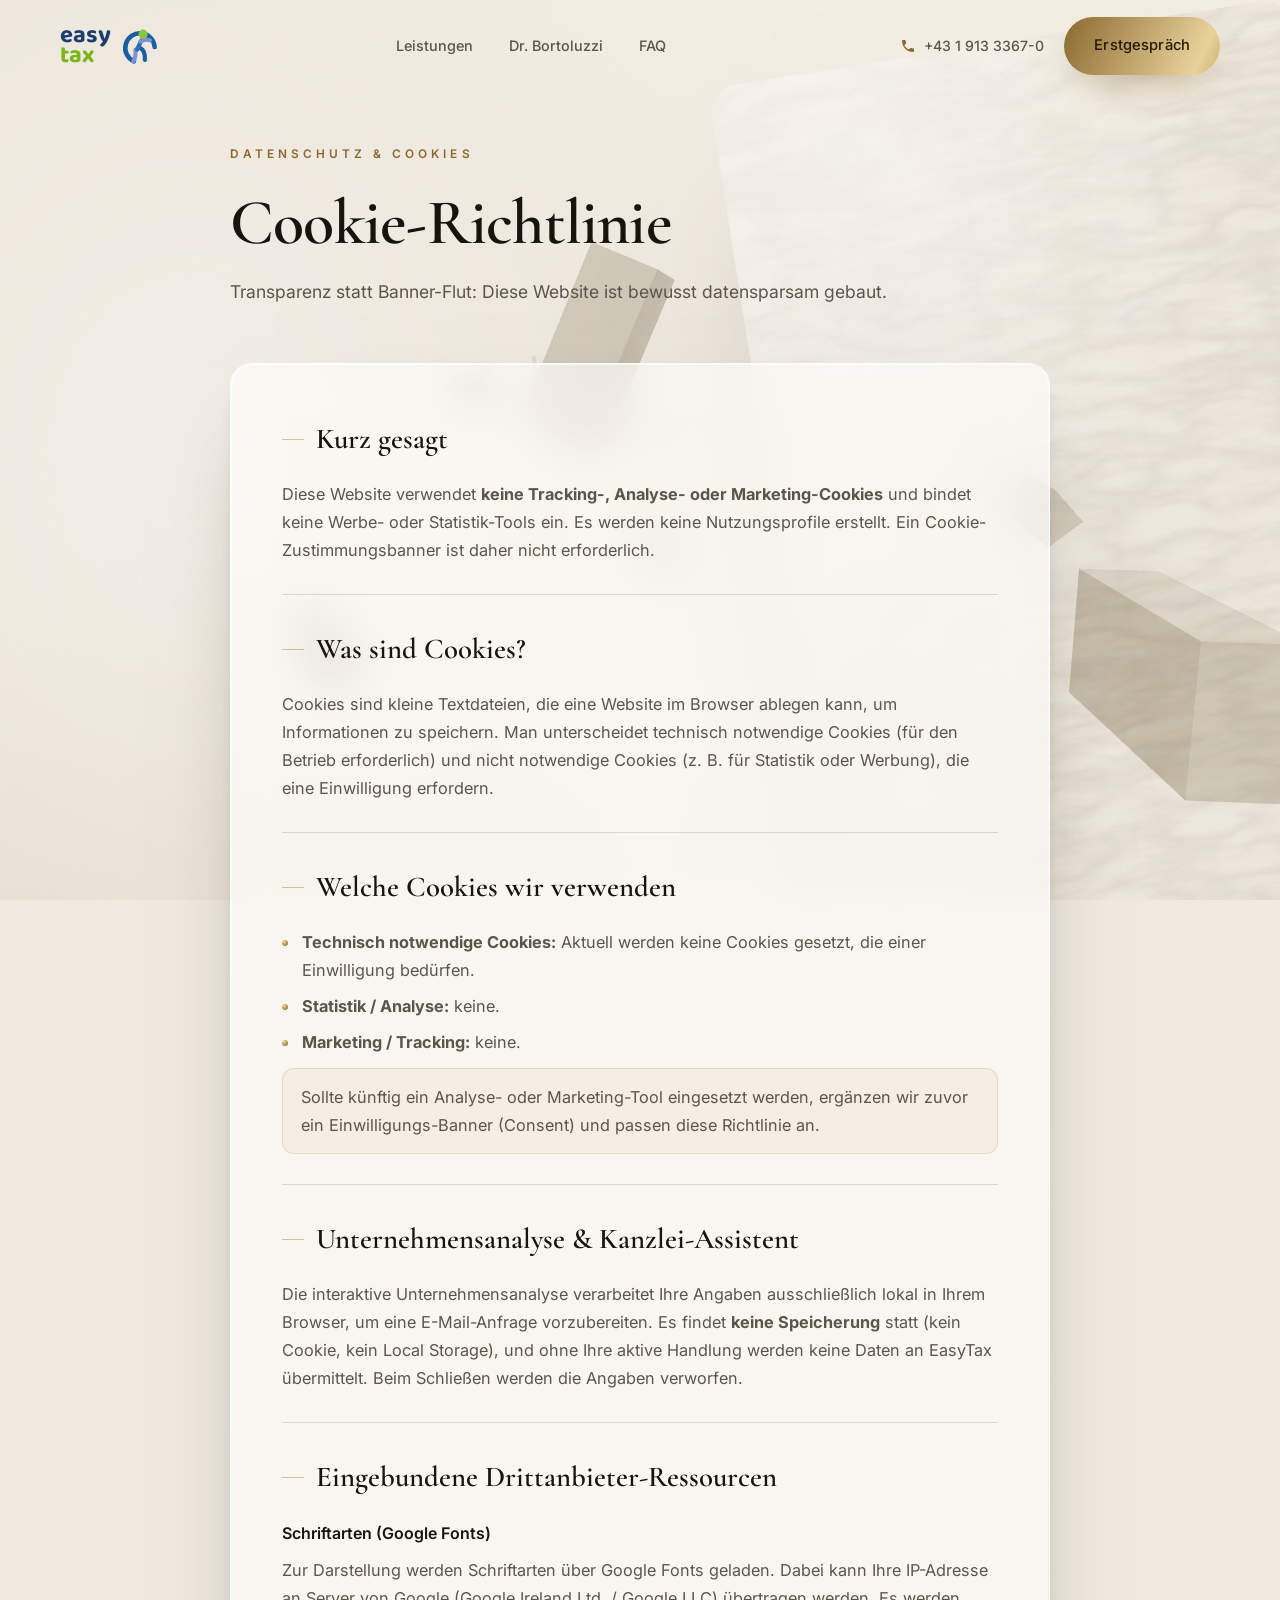
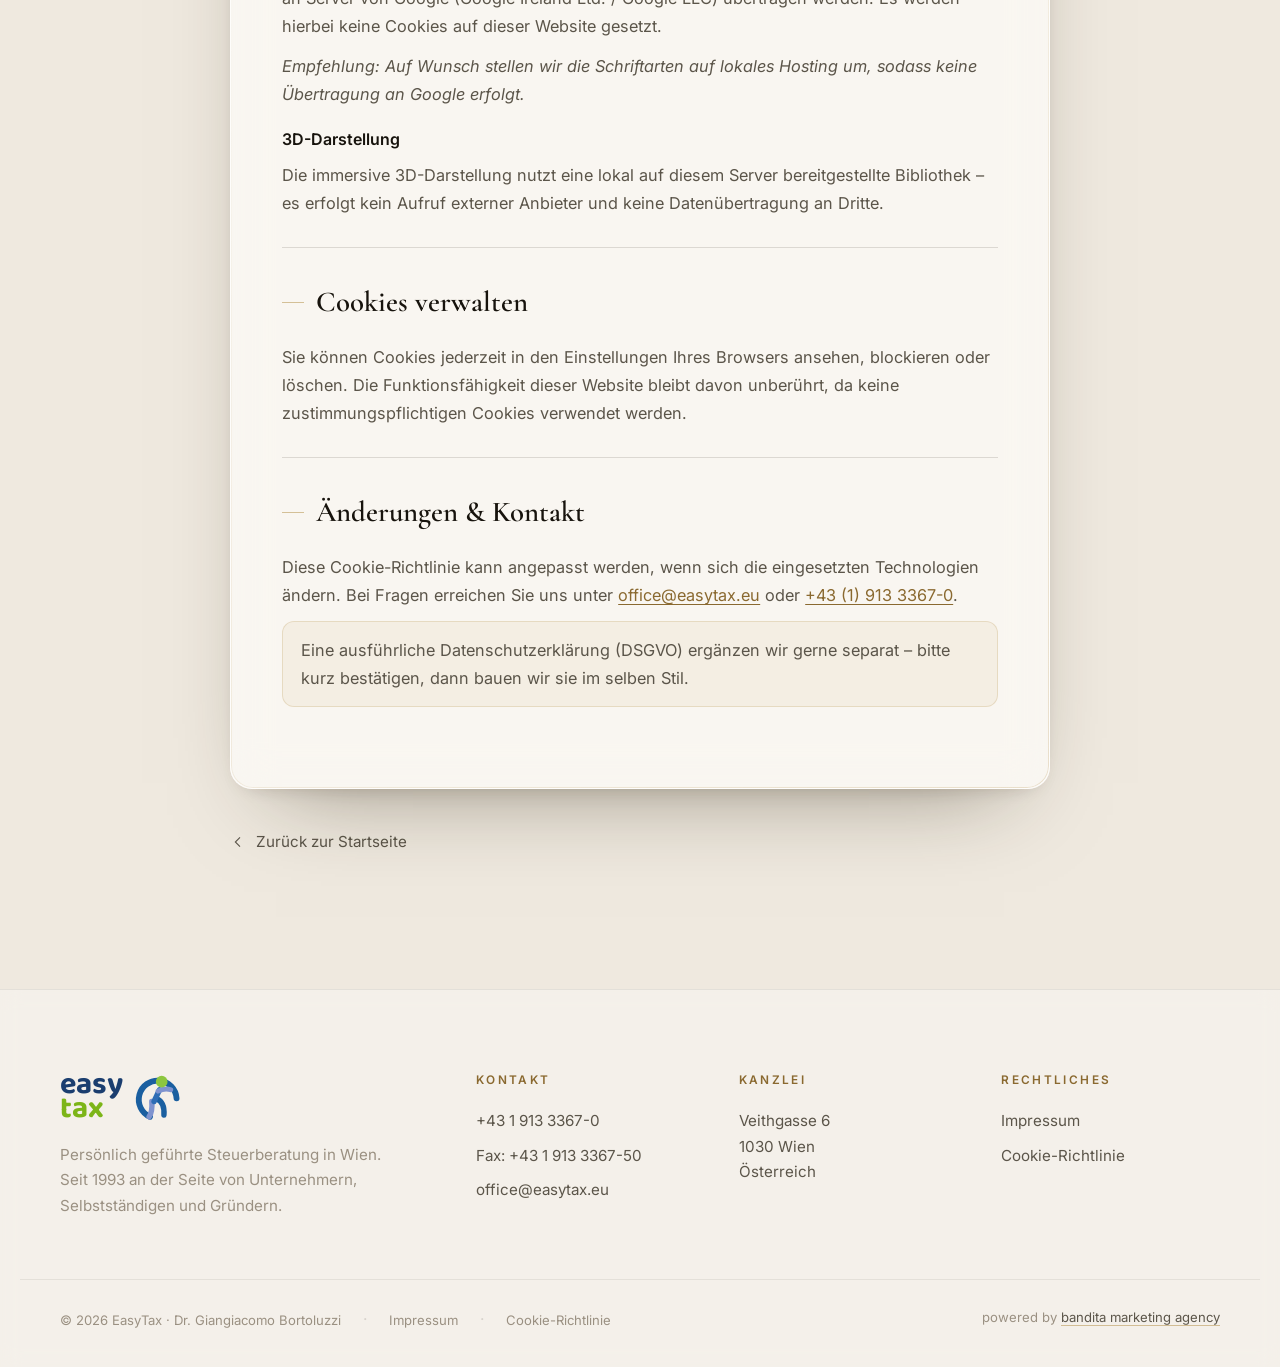
==== cookies.html @ 026c755f "Add Impressum & Cookie-Richtlinie pages + footer legal links - impressum.html: Austrian Impressum/Of" ====
<!DOCTYPE html>
<html lang="de">
<head>
<meta charset="UTF-8" />
<meta name="viewport" content="width=device-width, initial-scale=1.0" />
<title>Cookie-Richtlinie · EasyTax · Steuerberatung Wien</title>
<meta name="description" content="Cookie-Richtlinie von EasyTax. Diese Website verwendet keine Tracking- oder Marketing-Cookies und speichert keine Analyse-Daten." />
<meta name="robots" content="index,follow" />
<meta name="theme-color" content="#efe9df" />
<script>
  (function () { var h = document.documentElement; h.className += " js"; window.__etReady = false;
    setTimeout(function () { if (!window.__etReady) { h.className = h.className.replace(/\bjs\b/, ""); } }, 4500); })();
</script>
<link rel="preconnect" href="https://fonts.googleapis.com" />
<link rel="preconnect" href="https://fonts.gstatic.com" crossorigin />
<link rel="preload" as="style" href="https://fonts.googleapis.com/css2?family=Baloo+2:wght@600;700&family=Cormorant+Garamond:ital,wght@0,400;0,500;0,600;0,700;1,400;1,500&family=Inter:wght@300;400;500&display=swap" onload="this.onload=null;this.rel='stylesheet'" />
<noscript><link rel="stylesheet" href="https://fonts.googleapis.com/css2?family=Baloo+2:wght@600;700&family=Cormorant+Garamond:ital,wght@0,400;0,500;0,600;0,700;1,400;1,500&family=Inter:wght@300;400;500&display=swap" /></noscript>
<link rel="icon" type="image/svg+xml" href="assets/img/easytax-runner.svg" />
<link rel="stylesheet" href="assets/css/styles.css" />
<link rel="stylesheet" href="assets/css/legal.css" />
</head>
<body>

<canvas id="ambient" class="ambient" aria-hidden="true"></canvas>
<div class="grain" aria-hidden="true"></div>
<div class="bg-field" aria-hidden="true"><span class="light-sweep"></span></div>
<div class="stage" aria-hidden="true"><div class="monolith" data-monolith><img src="assets/img/marble-slab.svg" alt="" /></div></div>

<header class="site-header" id="header">
  <div class="shell header-inner">
    <a href="index.html" class="brand" aria-label="EasyTax Startseite">
      <span class="brand-word"><span class="w-easy">easy</span><span class="w-tax">tax</span></span>
      <img src="assets/img/easytax-runner.svg" alt="EasyTax Logo" class="brand-runner" width="42" height="42" />
    </a>
    <nav class="nav" aria-label="Hauptnavigation">
      <a href="index.html#leistungen">Leistungen</a>
      <a href="index.html#story">Dr. Bortoluzzi</a>
      <a href="index.html#faq">FAQ</a>
    </nav>
    <div class="header-cta">
      <a href="tel:+43191333670" class="link-call" aria-label="EasyTax anrufen">
        <svg viewBox="0 0 24 24" class="ic" aria-hidden="true"><path d="M6.6 10.8c1.4 2.8 3.8 5.1 6.6 6.6l2.2-2.2c.3-.3.7-.4 1-.2 1.1.4 2.3.6 3.6.6.6 0 1 .4 1 1V20c0 .6-.4 1-1 1C10.6 21 3 13.4 3 4c0-.6.4-1 1-1h3.5c.6 0 1 .4 1 1 0 1.2.2 2.4.6 3.6.1.4 0 .8-.3 1l-2.2 2.2z"/></svg>
        <span>+43 1 913 3367-0</span>
      </a>
      <a href="index.html#anfrage" class="btn btn-foil"><span>Erstgespräch</span></a>
    </div>
    <button class="nav-toggle" id="navToggle" aria-label="Menü öffnen" aria-expanded="false"><span></span><span></span></button>
  </div>
</header>

<main class="legal-main">
  <div class="shell legal-doc">
    <header class="legal-head reveal">
      <div class="legal-chapter"><span class="legal-kicker">Datenschutz &amp; Cookies</span></div>
      <h1 class="legal-h1">Cookie-Richtlinie</h1>
      <p class="legal-sub">Transparenz statt Banner-Flut: Diese Website ist bewusst datensparsam gebaut.</p>
    </header>

    <div class="legal-panel reveal">
      <section class="legal-sec">
        <h2>Kurz gesagt</h2>
        <p>Diese Website verwendet <strong>keine Tracking-, Analyse- oder Marketing-Cookies</strong> und bindet keine Werbe- oder Statistik-Tools ein. Es werden keine Nutzungsprofile erstellt. Ein Cookie-Zustimmungsbanner ist daher nicht erforderlich.</p>
      </section>

      <section class="legal-sec">
        <h2>Was sind Cookies?</h2>
        <p>Cookies sind kleine Textdateien, die eine Website im Browser ablegen kann, um Informationen zu speichern. Man unterscheidet technisch notwendige Cookies (für den Betrieb erforderlich) und nicht notwendige Cookies (z. B. für Statistik oder Werbung), die eine Einwilligung erfordern.</p>
      </section>

      <section class="legal-sec">
        <h2>Welche Cookies wir verwenden</h2>
        <ul>
          <li><strong>Technisch notwendige Cookies:</strong> Aktuell werden keine Cookies gesetzt, die einer Einwilligung bedürfen.</li>
          <li><strong>Statistik / Analyse:</strong> keine.</li>
          <li><strong>Marketing / Tracking:</strong> keine.</li>
        </ul>
        <p class="legal-note">Sollte künftig ein Analyse- oder Marketing-Tool eingesetzt werden, ergänzen wir zuvor ein Einwilligungs-Banner (Consent) und passen diese Richtlinie an.</p>
      </section>

      <section class="legal-sec">
        <h2>Unternehmensanalyse &amp; Kanzlei-Assistent</h2>
        <p>Die interaktive Unternehmensanalyse verarbeitet Ihre Angaben ausschließlich lokal in Ihrem Browser, um eine E-Mail-Anfrage vorzubereiten. Es findet <strong>keine Speicherung</strong> statt (kein Cookie, kein Local Storage), und ohne Ihre aktive Handlung werden keine Daten an EasyTax übermittelt. Beim Schließen werden die Angaben verworfen.</p>
      </section>

      <section class="legal-sec">
        <h2>Eingebundene Drittanbieter-Ressourcen</h2>
        <h3>Schriftarten (Google Fonts)</h3>
        <p>Zur Darstellung werden Schriftarten über Google Fonts geladen. Dabei kann Ihre IP-Adresse an Server von Google (Google Ireland Ltd. / Google LLC) übertragen werden. Es werden hierbei keine Cookies auf dieser Website gesetzt.</p>
        <p class="legal-confirm">Empfehlung: Auf Wunsch stellen wir die Schriftarten auf lokales Hosting um, sodass keine Übertragung an Google erfolgt.</p>
        <h3>3D-Darstellung</h3>
        <p>Die immersive 3D-Darstellung nutzt eine lokal auf diesem Server bereitgestellte Bibliothek – es erfolgt kein Aufruf externer Anbieter und keine Datenübertragung an Dritte.</p>
      </section>

      <section class="legal-sec">
        <h2>Cookies verwalten</h2>
        <p>Sie können Cookies jederzeit in den Einstellungen Ihres Browsers ansehen, blockieren oder löschen. Die Funktionsfähigkeit dieser Website bleibt davon unberührt, da keine zustimmungspflichtigen Cookies verwendet werden.</p>
      </section>

      <section class="legal-sec">
        <h2>Änderungen &amp; Kontakt</h2>
        <p>Diese Cookie-Richtlinie kann angepasst werden, wenn sich die eingesetzten Technologien ändern. Bei Fragen erreichen Sie uns unter <a href="mailto:office@easytax.eu">office@easytax.eu</a> oder <a href="tel:+43191333670">+43 (1) 913 3367-0</a>.</p>
        <p class="legal-note">Eine ausführliche Datenschutzerklärung (DSGVO) ergänzen wir gerne separat – bitte kurz bestätigen, dann bauen wir sie im selben Stil.</p>
      </section>
    </div>

    <a class="legal-back" href="index.html"><svg viewBox="0 0 24 24" aria-hidden="true"><path d="M15 5l-7 7 7 7"/></svg> Zurück zur Startseite</a>
  </div>
</main>

<footer class="site-footer">
  <div class="shell footer-grid">
    <div class="footer-brand">
      <a href="index.html" class="brand brand--footer"><span class="brand-word"><span class="w-easy">easy</span><span class="w-tax">tax</span></span><img src="assets/img/easytax-runner.svg" alt="EasyTax Logo" class="brand-runner" width="54" height="54" /></a>
      <p>Persönlich geführte Steuerberatung in Wien. Seit 1993 an der Seite von Unternehmern, Selbstständigen und Gründern.</p>
    </div>
    <div class="footer-col"><h4>Kontakt</h4><p><a href="tel:+43191333670">+43 1 913 3367-0</a></p><p class="muted">Fax: +43 1 913 3367-50</p><p><a href="mailto:office@easytax.eu">office@easytax.eu</a></p></div>
    <div class="footer-col"><h4>Kanzlei</h4><p>Veithgasse 6<br />1030 Wien<br />Österreich</p></div>
    <div class="footer-col"><h4>Rechtliches</h4><p><a href="impressum.html">Impressum</a></p><p><a href="cookies.html">Cookie-Richtlinie</a></p></div>
  </div>
  <div class="shell footer-bottom">
    <div class="footer-legal">
      <p>© <span id="year"></span> EasyTax · Dr. Giangiacomo Bortoluzzi</p>
      <span class="sep">·</span><a href="impressum.html">Impressum</a>
      <span class="sep">·</span><a href="cookies.html">Cookie-Richtlinie</a>
    </div>
    <p class="bandita-credit">powered by <a href="https://bandita-pink.vercel.app" target="_blank" rel="noopener">bandita marketing agency</a></p>
  </div>
</footer>

<script src="assets/js/main.js"></script>
<script defer src="assets/js/ambient.js"></script>
<script defer src="assets/vendor/three.min.js"></script>
<script defer src="assets/js/scene3d.js"></script>
</body>
</html>
---- assets/css/styles.css ----
/* ============================================================
   EasyTax · Editorial Luxury Experience
   Italian marble · gold foil · brushed metal · milk glass · paper
   Cinematic, slow, spatial. Vanilla, GPU-friendly, motion-guarded.
   ============================================================ */

:root {
  --paper:    #efe9df;
  --paper-2:  #e6ded0;
  --ink:      #17130d;
  --ink-2:    #2b271f;
  --soft:     #5b554a;
  --mute:     #9a9082;
  --gold:     #b0893e;
  --gold-hi:  #e9d29a;
  --gold-deep:#8a6930;
  --line:     rgba(23,19,13,.13);
  --line-2:   rgba(23,19,13,.07);
  --hair:     rgba(176,137,62,.5);

  --glass:    rgba(255,255,255,.46);
  --glass-2:  rgba(255,255,255,.66);
  --glass-brd:rgba(255,255,255,.72);
  --shadow-lux: 0 40px 90px -46px rgba(45,35,15,.5), 0 8px 24px -16px rgba(45,35,15,.35);

  --serif: "Cormorant Garamond", Georgia, serif;
  --sans:  "Inter", system-ui, -apple-system, sans-serif;
  --e1: cubic-bezier(.19,1,.22,1);
  --e2: cubic-bezier(.16,1,.3,1);
}

* { box-sizing: border-box; margin: 0; padding: 0; }
html { scroll-behavior: smooth; scroll-padding-top: 100px; -webkit-text-size-adjust: 100%; }
body {
  font-family: var(--sans); background: var(--paper); color: var(--ink);
  line-height: 1.7; font-weight: 400; -webkit-font-smoothing: antialiased;
  text-rendering: optimizeLegibility; overflow-x: clip;
}
a { color: inherit; text-decoration: none; }
img { max-width: 100%; display: block; }
.shell { width: 100%; max-width: 1240px; margin: 0 auto; padding: 0 40px; }
.shell.narrow { max-width: 860px; }

/* ---------- Material layers ---------- */
.ambient { position: fixed; inset: 0; z-index: -3; width: 100%; height: 100%; display: block; opacity: 0; transition: opacity 1.4s var(--e2); }
.ambient.on { opacity: 1; }
.bg-field {
  position: fixed; inset: 0; z-index: -4;
  background:
    radial-gradient(120% 90% at 78% -10%, #f7f2e9 0%, transparent 55%),
    radial-gradient(120% 90% at 0% 110%, #e9e1d3 0%, transparent 55%),
    var(--paper);
  overflow: hidden;
}
.light-sweep {
  position: absolute; top: -30%; left: -30%; width: 90%; height: 160%;
  background: radial-gradient(closest-side, rgba(255,255,255,.55), transparent 70%);
  filter: blur(30px); mix-blend-mode: soft-light;
  animation: sweep 22s var(--e2) infinite alternate;
}
@keyframes sweep { to { transform: translate3d(70vw, 12vh, 0) scale(1.15); } }

.grain {
  position: fixed; inset: 0; z-index: -1; pointer-events: none; opacity: .04;
  background-image: url("data:image/svg+xml,%3Csvg xmlns='http://www.w3.org/2000/svg' width='160' height='160'%3E%3Cfilter id='n'%3E%3CfeTurbulence type='fractalNoise' baseFrequency='.85' numOctaves='2'/%3E%3C/filter%3E%3Crect width='100%25' height='100%25' filter='url(%23n)'/%3E%3C/svg%3E");
  background-size: 180px 180px; animation: grain 6s steps(4) infinite;
}
@keyframes grain { 0%,100%{background-position:0 0} 25%{background-position:-30px 20px} 50%{background-position:20px -20px} 75%{background-position:-20px -30px} }

/* traveling marble monolith */
.stage { position: fixed; inset: 0; z-index: -2; pointer-events: none; overflow: hidden; }
.monolith {
  position: absolute; right: -8%; top: 4%; width: 46vw; max-width: 720px; height: 128vh;
  border-radius: 30px; overflow: hidden; opacity: .5;
  box-shadow: 0 80px 140px -70px rgba(45,35,15,.6);
  transform: rotate(-9deg) translateY(0);
  will-change: transform;
}
.monolith img { width: 100%; height: 100%; object-fit: cover; }
.monolith::after { content:""; position:absolute; inset:0; background: linear-gradient(120deg, rgba(255,255,255,.4), transparent 40%); }

/* cursor + light */
.cursor-light {
  position: fixed; top: 0; left: 0; width: 520px; height: 520px; margin: -260px 0 0 -260px;
  border-radius: 50%; pointer-events: none; z-index: 1; opacity: 0;
  background: radial-gradient(closest-side, rgba(233,210,154,.22), rgba(233,210,154,0) 70%);
  mix-blend-mode: soft-light; transition: opacity .6s;
}
.cursor {
  position: fixed; top: 0; left: 0; width: 9px; height: 9px; margin: -4.5px 0 0 -4.5px;
  border-radius: 50%; background: var(--gold-deep); pointer-events: none; z-index: 9999; opacity: 0;
  transition: width .3s var(--e2), height .3s var(--e2), background .3s, opacity .4s, margin .3s var(--e2);
}
.has-cursor .cursor.on { opacity: 1; }
.has-cursor .cursor-light.on { opacity: 1; }
.cursor.grow { width: 46px; height: 46px; margin: -23px 0 0 -23px; background: rgba(176,137,62,.16); border: 1px solid var(--hair); }
.has-cursor, .has-cursor a, .has-cursor button, .has-cursor [data-magnetic], .has-cursor .svc-lines li { cursor: none; }

/* scroll progress */
.scroll-progress { position: fixed; top: 0; left: 0; height: 2px; width: 0; z-index: 200;
  background: linear-gradient(90deg, var(--gold-deep), var(--gold-hi)); box-shadow: 0 0 12px rgba(176,137,62,.5); }

/* intro curtain */
.intro { position: fixed; inset: 0; z-index: 500; background: var(--paper);
  display: grid; place-items: center; transition: transform 1s var(--e1) .2s, opacity .6s ease 1s; }
.intro.done { transform: translateY(-100%); opacity: 0; pointer-events: none; }
.intro-word { font-family: "Baloo 2", var(--sans); font-weight: 700; font-size: clamp(2.4rem,6vw,3.6rem); display: flex; flex-direction: column; line-height: .84; }
.intro-word span:first-child { color: #1b3e6f; opacity: 0; transform: translateY(14px); animation: introUp .7s var(--e2) .2s forwards; }
.intro-word span:last-child { color: #7cb518; opacity: 0; transform: translateY(14px); animation: introUp .7s var(--e2) .34s forwards; }
.intro-line { width: 0; height: 1px; background: var(--hair); margin-top: 18px; animation: introLine .7s var(--e2) .5s forwards; }
@keyframes introUp { to { opacity: 1; transform: none; } }
@keyframes introLine { to { width: 160px; } }

/* ---------- Type ---------- */
.mega { font-family: var(--serif); font-weight: 600; line-height: .98; letter-spacing: -.015em;
  font-size: clamp(3rem, 9.2vw, 8.6rem); }
.editorial { font-family: var(--serif); font-weight: 600; line-height: 1.02; letter-spacing: -.012em;
  font-size: clamp(2.3rem, 5.6vw, 5rem); max-width: 15ch; }
.italic { font-style: italic; font-weight: 500; }
.dim { color: var(--mute); }
.gold-text {
  background: linear-gradient(100deg, var(--gold-deep), var(--gold-hi) 38%, var(--gold) 55%, var(--gold-hi) 76%, var(--gold-deep));
  background-size: 220% 100%; -webkit-background-clip: text; background-clip: text; color: transparent;
  animation: foil 9s linear infinite;
}
@keyframes foil { to { background-position: 220% 0; } }

.kicker { font-family: var(--sans); font-size: .72rem; letter-spacing: .42em; text-transform: uppercase; color: var(--gold-deep); font-weight: 500; }

/* mask reveal */
.line { display: block; overflow: hidden; }
.line > span { display: block; transform: translateY(108%); transition: transform 1.05s var(--e1); }
.reveal-line > span { display: inline-block; transform: translateY(108%); transition: transform 1.05s var(--e1); }
.reveal-line { overflow: hidden; display: inline-block; }
.reveal-line.in > span, .reveal-lines.in .line > span, .mega.in .line > span { transform: none; }
.reveal-lines.in .line:nth-child(2) > span { transition-delay: .09s; }
.reveal-lines.in .line:nth-child(3) > span { transition-delay: .18s; }
.reveal-lines.in .line:nth-child(4) > span { transition-delay: .27s; }
.mega.in .line:nth-child(2) > span { transition-delay: .1s; }
.mega.in .line:nth-child(3) > span { transition-delay: .2s; }
.reveal { opacity: 0; transform: translateY(30px); transition: opacity 1s var(--e2), transform 1s var(--e2); }
.reveal.in { opacity: 1; transform: none; }

/* ---------- Buttons + micro ---------- */
.btn { position: relative; display: inline-flex; align-items: center; gap: 10px; font-family: var(--sans);
  font-weight: 500; font-size: .92rem; letter-spacing: .01em; padding: 16px 30px; border-radius: 100px;
  border: 1px solid transparent; overflow: hidden; transition: transform .5s var(--e2), box-shadow .5s var(--e2), border-color .4s, color .4s; }
.btn > span { position: relative; z-index: 2; }
.btn:active { transform: scale(.97); }
.btn-block { width: 100%; justify-content: center; }

.btn-ink { background: linear-gradient(150deg, #2c2820, #14110c); color: #f3ede1; border-color: rgba(176,137,62,.32); box-shadow: 0 18px 40px -20px rgba(20,17,12,.7); }
.btn-ink::after { content:""; position:absolute; inset:0; background: linear-gradient(150deg, rgba(233,210,154,0), rgba(233,210,154,.24)); opacity:0; transition: opacity .5s var(--e2); }
.btn-ink:hover { border-color: var(--gold); box-shadow: 0 26px 54px -22px rgba(20,17,12,.6); }
.btn-ink:hover::after { opacity: 1; }

.btn-foil { color: #241a08; border: none;
  background: linear-gradient(115deg, var(--gold-deep) 0%, var(--gold-hi) 42%, var(--gold) 58%, var(--gold-hi) 78%, var(--gold-deep));
  background-size: 220% 100%; box-shadow: 0 16px 36px -18px rgba(138,105,48,.7); }
.btn-foil::after { content:""; position:absolute; top:0; left:-60%; width:40%; height:100%; transform: skewX(-20deg);
  background: linear-gradient(90deg, transparent, rgba(255,255,255,.6), transparent); transition: left .7s var(--e2); }
.btn-foil:hover { background-position: 60% 0; box-shadow: 0 24px 48px -18px rgba(138,105,48,.6); }
.btn-foil:hover::after { left: 130%; }

.btn-line { background: transparent; color: var(--ink); border: 1px solid var(--line); }
.btn-line::after { content:""; position:absolute; inset:0; background: var(--ink); transform: translateY(101%); transition: transform .5s var(--e1); z-index:1; }
.btn-line:hover { color: var(--paper); border-color: var(--ink); }
.btn-line:hover::after { transform: none; }

/* ---------- Header ---------- */
.site-header { position: fixed; top: 0; left: 0; right: 0; z-index: 100;
  transition: background .5s var(--e2), backdrop-filter .5s, border-color .5s, padding .5s; padding: 8px 0;
  border-bottom: 1px solid transparent; }
.site-header.scrolled { background: rgba(239,233,223,.72); backdrop-filter: blur(20px) saturate(140%);
  -webkit-backdrop-filter: blur(20px) saturate(140%); border-bottom-color: var(--line-2); }
.header-inner { display: flex; align-items: center; justify-content: space-between; height: 76px; gap: 24px; }
.brand { display: flex; align-items: center; gap: 9px; }
.brand-word { display: flex; flex-direction: column; line-height: .84; font-family: "Baloo 2", var(--sans); font-weight: 700; font-size: 1.5rem; }
.w-easy { color: #1b3e6f; } .w-tax { color: #7cb518; margin-top: -1px; }
.brand-runner { height: 42px; width: auto; transition: transform .5s var(--e2); }
.brand:hover .brand-runner { transform: translateX(3px) rotate(-3deg); }
.brand--footer .brand-word { font-size: 1.9rem; } .brand--footer .brand-runner { height: 54px; }
.nav { display: flex; gap: 36px; }
.nav a { font-size: .9rem; color: var(--soft); font-weight: 500; position: relative; }
.nav a::after { content:""; position:absolute; left:0; bottom:-6px; width:0; height:1px; background: var(--gold); transition: width .5s var(--e2); }
.nav a:hover { color: var(--ink); } .nav a:hover::after { width: 100%; }
.header-cta { display: flex; align-items: center; gap: 20px; }
.link-call { display: inline-flex; align-items: center; gap: 8px; font-size: .88rem; color: var(--soft); font-weight: 500; transition: color .3s; }
.link-call .ic { width: 16px; height: 16px; fill: var(--gold-deep); transition: transform .4s var(--e2); }
.link-call:hover { color: var(--ink); } .link-call:hover .ic { transform: rotate(-12deg); }
.nav-toggle { display: none; flex-direction: column; gap: 6px; background: none; border: 0; padding: 8px; }
.nav-toggle span { width: 26px; height: 1.5px; background: var(--ink); transition: .4s var(--e2); }

/* ---------- Hero ---------- */
.hero { position: relative; min-height: 100vh; display: flex; flex-direction: column; justify-content: center; padding: 150px 0 90px; }
.hero-inner { position: relative; z-index: 3; }
.hero .kicker { margin-bottom: 34px; }
.mega { position: relative; z-index: 3; }
.hero-foot { display: grid; grid-template-columns: 1fr 1fr; gap: 40px; align-items: end; margin-top: 54px; max-width: 900px; }
.hero-lede { color: var(--soft); font-size: 1.12rem; max-width: 34ch; }
.hero-actions { display: flex; flex-wrap: wrap; gap: 14px; justify-content: flex-start; }

.hero-plate { position: absolute; top: 50%; right: max(40px, 6vw); transform: translateY(-46%); width: min(30vw, 380px); z-index: 2;
  will-change: transform; }
.plate-frame { position: relative; padding: 12px; background: linear-gradient(150deg, #fbf7ef, #e7ddca);
  border-radius: 8px; box-shadow: var(--shadow-lux); border: 1px solid rgba(255,255,255,.6); }
.plate-frame::before { content:""; position:absolute; inset:6px; border: 1px solid var(--hair); border-radius: 4px; pointer-events: none; z-index: 2; }
.plate-frame img { width: 100%; aspect-ratio: 4/5; object-fit: cover; object-position: 34% 22%; border-radius: 3px; }
.plate-seal { position: absolute; right: -26px; bottom: -26px; width: 90px; height: 90px; border-radius: 50%;
  display: grid; place-items: center; text-align: center; z-index: 3;
  background: radial-gradient(circle at 35% 30%, #f0dba6, var(--gold) 60%, var(--gold-deep));
  color: #3a2c10; font-family: var(--serif); font-size: .74rem; letter-spacing: .14em; text-transform: uppercase; line-height: 1.25;
  box-shadow: 0 14px 30px -12px rgba(138,105,48,.6), inset 0 1px 2px rgba(255,255,255,.6);
  animation: sealspin 40s linear infinite; }
@keyframes sealspin { to { transform: rotate(360deg); } }
.plate-seal span { animation: sealspin 40s linear infinite reverse; }
figcaption { margin-top: 18px; text-align: center; display: flex; flex-direction: column; gap: 4px; }
.pc-name { font-family: var(--serif); font-size: 1.2rem; }
.pc-role { font-size: .68rem; letter-spacing: .2em; text-transform: uppercase; color: var(--gold-deep); }

.scroll-cue { position: absolute; bottom: 34px; left: 40px; display: flex; align-items: center; gap: 12px; color: var(--mute); font-size: .7rem; letter-spacing: .3em; text-transform: uppercase; z-index: 3; }
.scroll-cue i { width: 40px; height: 1px; background: var(--line); position: relative; overflow: hidden; }
.scroll-cue i::after { content:""; position:absolute; left:-40%; top:0; width:40%; height:100%; background: var(--gold); animation: cue 2.4s var(--e2) infinite; }
@keyframes cue { to { left: 130%; } }

/* ---------- Manifesto ---------- */
.manifesto { padding: 18vh 0; }
.statement { font-family: var(--serif); font-weight: 500; line-height: 1.04; letter-spacing: -.01em;
  font-size: clamp(2.2rem, 6.4vw, 6rem); max-width: 18ch; }

/* ---------- Chapters ---------- */
.chapter { padding: 15vh 0; position: relative; }
.chapter-head { display: flex; align-items: baseline; gap: 20px; margin-bottom: 40px; }
.chapter-no { font-family: var(--serif); font-size: clamp(2.4rem,5vw,4.2rem); color: transparent;
  -webkit-text-stroke: 1px var(--hair); font-weight: 600; line-height: .8; }
.chapter-label { font-size: .74rem; letter-spacing: .38em; text-transform: uppercase; color: var(--gold-deep); font-weight: 500; padding-bottom: 8px; }
.chapter-head.light .chapter-no { -webkit-text-stroke-color: rgba(233,210,154,.5); }
.chapter-head.light .chapter-label { color: var(--gold-hi); }
.chapter-sub { color: var(--soft); font-size: 1.14rem; margin-top: 26px; max-width: 46ch; }
.chapter-sub em { color: var(--mute); font-style: italic; font-size: .92rem; }
.footnote { color: var(--mute); font-size: .78rem; margin-top: 40px; }

/* ---------- Triptych (Warum) ---------- */
.triptych { list-style: none; display: grid; grid-template-columns: repeat(3,1fr); gap: 0; margin-top: 90px; perspective: 1600px; }
.tri { position: relative; padding: 44px 34px 44px 0; border-top: 1px solid var(--line); transform-style: preserve-3d; transition: transform .6s var(--e2); }
.tri + .tri { padding-left: 34px; border-left: 1px solid var(--line); }
.tri-no { font-family: var(--serif); font-size: 1rem; color: var(--gold-deep); letter-spacing: .1em; }
.tri h3 { font-family: var(--serif); font-size: 1.7rem; font-weight: 600; margin: 20px 0 14px; transition: color .4s; }
.tri p { color: var(--soft); font-size: 1.02rem; }
.tri::before { content:""; position:absolute; top:-1px; left:0; width:0; height:2px; background: var(--gold); transition: width .7s var(--e1); }
.tri:hover::before { width: 100%; }
.tri:hover h3 { color: var(--gold-deep); }

/* ---------- Services floating index ---------- */
.svc-index { margin-top: 90px; display: flex; flex-direction: column; gap: 70px; }
.phase-label { font-size: .74rem; letter-spacing: .3em; text-transform: uppercase; color: var(--mute); margin-bottom: 14px; display: flex; align-items: center; gap: 14px; }
.phase-label span { font-family: var(--serif); font-size: 1.1rem; color: var(--gold-deep); letter-spacing: 0; }
.svc-lines { list-style: none; }
.svc-lines li { position: relative; display: flex; align-items: center; gap: 26px; padding: 22px 0; border-top: 1px solid var(--line);
  transition: padding .5s var(--e2); }
.svc-lines li:last-child { border-bottom: 1px solid var(--line); }
.s-no { font-family: var(--serif); font-size: .9rem; color: var(--mute); width: 30px; transition: color .4s; }
.s-name { font-family: var(--serif); font-size: clamp(1.5rem, 3vw, 2.4rem); font-weight: 500; letter-spacing: -.01em; flex: 1;
  transition: transform .5s var(--e2), color .4s; }
.s-go { font-size: .72rem; letter-spacing: .24em; text-transform: uppercase; color: var(--gold-deep);
  opacity: 0; transform: translateX(-10px); transition: opacity .4s var(--e2), transform .5s var(--e2); }
.svc-lines li:hover { padding-left: 22px; }
.svc-lines li:hover .s-name { transform: translateX(6px); color: var(--gold-deep); }
.svc-lines li:hover .s-no { color: var(--gold); }
.svc-lines li:hover .s-go { opacity: 1; transform: none; }
.svc-lines li::after { content:""; position:absolute; top:-1px; left:0; width:0; height:2px; background: var(--gold); transition: width .6s var(--e1); }
.svc-lines li:hover::after { width: 100%; }

/* ---------- Story (documentary) ---------- */
.story { position: relative; min-height: 100vh; display: flex; align-items: center; padding: 18vh 0; overflow: hidden; color: #efe7d6; background: #14110c; }
.story-media { position: absolute; inset: -22% 0; z-index: 0; will-change: transform; }
.story-media img { width: 100%; height: 100%; object-fit: cover; object-position: 30% 30%; }
.story-grade { position: absolute; inset: 0; background:
  linear-gradient(90deg, rgba(15,12,8,.94) 0%, rgba(15,12,8,.8) 40%, rgba(15,12,8,.35) 100%),
  linear-gradient(0deg, rgba(15,12,8,.7), transparent 55%); }
.story-inner { position: relative; z-index: 2; max-width: 760px; }
.editorial.light { color: #f4ecdb; }
.story-body { margin: 32px 0 20px; max-width: 46ch; }
.story-body p { color: #d8cfbd; margin-bottom: 14px; }
.film-quote { font-family: var(--serif); font-style: italic; font-weight: 500; font-size: clamp(1.5rem,3vw,2.4rem);
  line-height: 1.3; margin: 30px 0 14px; max-width: 20ch; }
.film-quote .gold-text { font-style: italic; }
.story .quote-author { color: var(--gold-hi); letter-spacing: .1em; font-size: .82rem; text-transform: uppercase; }

/* ---------- Numbers (spatial) ---------- */
.numbers { margin-top: 80px; display: grid; grid-template-columns: repeat(4,1fr); gap: 30px; perspective: 1400px; }
.num { position: relative; padding-top: 26px; border-top: 1px solid var(--line); }
.num::before { content:""; position:absolute; top:-1px; left:0; width:0; height:2px; background: var(--gold); transition: width 1s var(--e1); }
.num.in::before { width: 100%; }
.num-val { display: block; font-family: var(--serif); font-size: clamp(3rem, 7vw, 6rem); font-weight: 600; line-height: .9; color: var(--ink); }
.num-label { display: block; margin-top: 14px; font-size: .82rem; letter-spacing: .04em; color: var(--soft); }

/* ---------- Switch ---------- */
.switch-grid { display: grid; grid-template-columns: 1fr 1fr; gap: 60px; align-items: start; margin-top: 80px; }
.pain { font-family: var(--serif); font-style: italic; font-size: 1.5rem; color: var(--mute); padding: 22px 0; border-bottom: 1px solid var(--line-2); transition: color .5s, padding-left .5s var(--e2); }
.pain:hover { color: var(--soft); padding-left: 12px; }
.pain-resolve { font-family: var(--sans); font-size: 1.08rem; color: var(--ink); padding-top: 30px; font-weight: 500; }
.switch-promises { display: flex; flex-direction: column; gap: 16px; }

/* ---------- Glass primitive ---------- */
.glass { position: relative; background: var(--glass); backdrop-filter: blur(20px) saturate(130%);
  -webkit-backdrop-filter: blur(20px) saturate(130%); border: 1px solid var(--glass-brd); border-radius: 16px; box-shadow: var(--shadow-lux); }
.glass::before { content:""; position:absolute; inset:0; border-radius: inherit; padding:1px; pointer-events:none;
  background: linear-gradient(135deg, rgba(255,255,255,.9), transparent 45%, rgba(176,137,62,.25));
  -webkit-mask: linear-gradient(#000 0 0) content-box, linear-gradient(#000 0 0); -webkit-mask-composite: xor; mask-composite: exclude; opacity: .9; }
.promise { padding: 26px 28px; transform-style: preserve-3d; transition: transform .6s var(--e2), box-shadow .6s var(--e2); }
.promise h3 { font-family: var(--serif); font-size: 1.3rem; color: var(--gold-deep); margin-bottom: 6px; }
.promise p { color: var(--soft); font-size: .98rem; }
.switch-promises .btn { margin-top: 8px; align-self: flex-start; }

/* ---------- Testimonials ---------- */
.testi-row { margin-top: 80px; display: grid; grid-template-columns: repeat(3,1fr); gap: 24px; perspective: 1500px; }
.testi { position: relative; padding: 40px 34px; display: flex; flex-direction: column; gap: 26px; transform-style: preserve-3d; transition: transform .6s var(--e2), box-shadow .6s var(--e2); }
.testi::after { content:"“"; position:absolute; top:6px; right:24px; font-family: var(--serif); font-size: 5rem; color: var(--hair); line-height: 1; }
.testi blockquote { font-family: var(--serif); font-size: 1.28rem; line-height: 1.5; color: var(--ink); font-style: italic; position: relative; z-index: 1; }
.testi figcaption { display: flex; align-items: center; gap: 14px; font-size: .86rem; color: var(--soft); }
.t-avatar { width: 46px; height: 46px; border-radius: 50%; display: grid; place-items: center; font-weight: 600; color: #2a1e08; font-size: .84rem;
  background: radial-gradient(circle at 35% 30%, #f0dba6, var(--gold) 60%, var(--gold-deep)); flex-shrink: 0; }
.testi figcaption strong { color: var(--ink); font-weight: 600; }

/* ---------- FAQ ---------- */
.faq { margin-top: 70px; display: flex; flex-direction: column; }
.faq-item { border-top: 1px solid var(--line); }
.faq-item:last-child { border-bottom: 1px solid var(--line); }
.faq-item summary { list-style: none; cursor: pointer; padding: 30px 0; font-family: var(--serif); font-size: clamp(1.3rem,2.4vw,1.8rem);
  display: flex; align-items: center; justify-content: space-between; gap: 24px; transition: color .4s, padding-left .5s var(--e2); }
.faq-item summary::-webkit-details-marker { display: none; }
.faq-item:hover summary { padding-left: 10px; color: var(--gold-deep); }
.faq-x { position: relative; width: 18px; height: 18px; flex-shrink: 0; }
.faq-x::before, .faq-x::after { content:""; position:absolute; top:50%; left:0; width:18px; height:1.5px; background: var(--gold); transition: transform .4s var(--e2); }
.faq-x::after { transform: rotate(90deg); }
.faq-item[open] .faq-x::after { transform: rotate(0); }
.faq-item p { color: var(--soft); padding: 0 0 30px; max-width: 64ch; }

/* ---------- Contact ---------- */
.contact-grid { margin-top: 70px; display: grid; grid-template-columns: 1fr 1.05fr; gap: 60px; align-items: start; }
.contact-side .body { color: var(--soft); font-size: 1.14rem; max-width: 40ch; }
.contact-quick { margin-top: 40px; display: flex; flex-direction: column; gap: 14px; }
.quick-row { display: flex; align-items: center; gap: 16px; padding: 18px 20px; border-radius: 14px; background: var(--glass-2);
  border: 1px solid var(--line-2); transition: transform .5s var(--e2), border-color .4s, background .4s; }
.quick-row:hover { transform: translateX(6px); border-color: var(--hair); background: #fff; }
.quick-row .ic { width: 22px; height: 22px; fill: var(--gold-deep); flex-shrink: 0; }
.quick-row span { font-size: .92rem; color: var(--soft); line-height: 1.45; }
.quick-row strong { color: var(--ink); font-weight: 600; }

.request-form { padding: 44px 40px; display: flex; flex-direction: column; gap: 18px; }
.form-title { font-family: var(--serif); font-size: 1.5rem; color: var(--gold-deep); margin-bottom: 4px; }
.field-services { border: 0; } .field-services legend { font-size: .86rem; color: var(--soft); margin-bottom: 12px; }
.chip-grid { display: flex; flex-wrap: wrap; gap: 8px; }
.chip { position: relative; }
.chip input { position: absolute; opacity: 0; pointer-events: none; }
.chip span { display: inline-block; padding: 9px 16px; border-radius: 100px; font-size: .84rem; background: rgba(255,255,255,.5);
  border: 1px solid var(--line); color: var(--soft); transition: all .3s var(--e2); }
.chip span:hover { border-color: var(--hair); color: var(--ink); }
.chip input:checked + span { background: linear-gradient(150deg,#2c2820,#14110c); color: #f3ede1; border-color: var(--gold-deep); }
.chip input:focus-visible + span { outline: 2px solid var(--gold); outline-offset: 2px; }
.field { display: flex; flex-direction: column; gap: 7px; }
.field-row { display: grid; grid-template-columns: 1fr 1fr; gap: 14px; }
.field-label { font-size: .82rem; color: var(--soft); }
.field input, .field textarea { font-family: var(--sans); font-size: 1rem; color: var(--ink); padding: 14px 16px;
  background: rgba(255,255,255,.7); border: 1px solid var(--line); border-radius: 10px; transition: border-color .3s, box-shadow .3s, background .3s; resize: vertical; }
.field input::placeholder, .field textarea::placeholder { color: var(--mute); }
.field input:focus, .field textarea:focus { outline: none; border-color: var(--gold); background: #fff; box-shadow: 0 0 0 4px rgba(176,137,62,.13); }
.field input.invalid, .field textarea.invalid { border-color: #b8523c; }
.form-note { font-size: .78rem; color: var(--mute); text-align: center; margin-top: 2px; }

/* ---------- Footer ---------- */
.site-footer { border-top: 1px solid var(--line-2); margin-top: 40px; padding: 80px 0 34px; background: rgba(255,255,255,.34);
  backdrop-filter: blur(10px); -webkit-backdrop-filter: blur(10px); }
.footer-grid { display: grid; grid-template-columns: 1.7fr 1fr 1fr 1fr; gap: 44px; }
.footer-brand p { color: var(--mute); font-size: .95rem; margin-top: 18px; max-width: 34ch; }
.footer-col h4 { font-size: .74rem; letter-spacing: .2em; text-transform: uppercase; color: var(--gold-deep); margin-bottom: 18px; font-weight: 600; }
.footer-col p { color: var(--soft); font-size: .95rem; margin-bottom: 9px; }
.footer-col a { position: relative; }
.footer-col a:hover { color: var(--gold-deep); }
.footer-bottom { display: flex; justify-content: space-between; flex-wrap: wrap; gap: 10px; margin-top: 60px; padding-top: 26px; border-top: 1px solid var(--line-2); }
.footer-bottom p { font-size: .82rem; color: var(--mute); }
.muted { color: var(--mute); }

/* ---------- FAB + toast ---------- */
.fab-call { position: fixed; right: 20px; bottom: 20px; z-index: 90; display: none; width: 56px; height: 56px; border-radius: 50%;
  place-items: center; background: linear-gradient(150deg,#2c2820,#14110c); border: 1px solid var(--gold-deep); box-shadow: 0 14px 30px -10px rgba(20,17,12,.6); }
.fab-call svg { width: 23px; height: 23px; fill: var(--gold-hi); }
.toast { position: fixed; bottom: 28px; left: 50%; transform: translateX(-50%) translateY(120px); background: rgba(23,19,13,.94);
  backdrop-filter: blur(14px); color: #f3ede1; padding: 16px 26px; border-radius: 100px; border: 1px solid rgba(176,137,62,.4);
  font-size: .92rem; z-index: 300; transition: transform .6s var(--e1); box-shadow: var(--shadow-lux); max-width: 90vw; text-align: center; }
.toast.show { transform: translateX(-50%) translateY(0); }

/* ============================================================
   Responsive
   ============================================================ */
@media (max-width: 1024px) {
  .hero-plate { position: static; transform: none; width: min(70vw, 340px); margin: 50px auto 0; }
  .hero-foot { grid-template-columns: 1fr; gap: 28px; }
  .monolith { opacity: .32; right: -20%; }
}
@media (max-width: 860px) {
  .nav, .header-cta { display: none; }
  .nav-toggle { display: flex; }
  .site-header.menu-open .nav { display: flex; flex-direction: column; position: absolute; top: 84px; left: 0; right: 0;
    background: rgba(239,233,223,.98); backdrop-filter: blur(20px); padding: 28px 40px; gap: 22px; border-bottom: 1px solid var(--line); }
  .site-header.menu-open .nav a { font-family: var(--serif); font-size: 1.4rem; }
  .triptych, .numbers, .testi-row, .switch-grid, .contact-grid { grid-template-columns: 1fr; }
  .footer-grid { grid-template-columns: 1fr 1fr; }
  .tri { border-left: 0 !important; padding-left: 0 !important; }
  .story-grade { background: linear-gradient(0deg, rgba(15,12,8,.95), rgba(15,12,8,.55)); }
  .fab-call { display: grid; }
  .monolith, .cursor, .cursor-light { display: none; }
}
@media (max-width: 560px) {
  .shell { padding: 0 22px; }
  .hero { padding: 120px 0 70px; min-height: auto; }
  .chapter, .manifesto { padding: 74px 0; }
  .scroll-cue { left: 22px; }
  .request-form { padding: 32px 24px; }
  .field-row { grid-template-columns: 1fr; }
  .hero-actions .btn { width: 100%; justify-content: center; }
  .numbers { grid-template-columns: 1fr 1fr; gap: 24px; }
  .footer-grid { grid-template-columns: 1fr; gap: 30px; }
}

/* ---------- Reduced motion ---------- */
@media (prefers-reduced-motion: reduce) {
  *, *::before, *::after { animation: none !important; transition-duration: .001ms !important; scroll-behavior: auto !important; }
  .line > span, .reveal-line > span, .reveal { opacity: 1 !important; transform: none !important; }
  .intro { display: none !important; }
  .monolith, .light-sweep, .grain, .cursor, .cursor-light { display: none !important; }
  .gold-text { animation: none !important; }
}

/* ============================================================
   Cinematic photo scenes · framed 3D panels · olive light
   ============================================================ */
.scene { position: relative; height: 250vh; }
.scene--tall { height: 320vh; }
.scene-stage { position: sticky; top: 0; height: 100vh; overflow: hidden; display: flex; align-items: center; }
.scene-img { position: absolute; inset: 0; z-index: 0; will-change: transform; transform: scale(1.06); }
.scene-img img { width: 100%; height: 100%; object-fit: cover; }
.scene-grade { position: absolute; inset: 0; z-index: 1; pointer-events: none; }
.scene-grade--veil { background: rgba(14,11,7,.44); }
.scene-grade--dark { background: linear-gradient(90deg, rgba(14,11,7,.9) 0%, rgba(14,11,7,.5) 48%, rgba(14,11,7,.2) 100%); }
.scene-grade--bottom { background: linear-gradient(0deg, rgba(14,11,7,.8), transparent 55%); }
.scene-grade--center { background: radial-gradient(120% 90% at 50% 50%, transparent 30%, rgba(14,11,7,.55)); }
.scene-content { position: absolute; inset: 0; z-index: 2; display: grid; place-items: center; padding: 0 8vw; }
.scene-content.light, .scene-content.light .editorial { color: #f4ecdb; }
.scene-content .dim { color: rgba(244,236,219,.52); }
.scene-content .chapter-head { justify-content: center; margin-bottom: 26px; }

/* filmic panels that swap in place across scroll progress */
.scene-panel { grid-area: 1 / 1; max-width: min(92vw, 900px); text-align: center; opacity: 0; transform: translateY(52px) scale(.985);
  transition: opacity .9s var(--e2), transform 1.15s var(--e1); pointer-events: none; }
.scene-panel--wide { max-width: min(94vw, 1060px); }
.scene-panel.on { opacity: 1; transform: none; pointer-events: auto; }
.scene-panel.on .line > span { transform: none; }
.scene-content .editorial { max-width: none; font-size: clamp(1.9rem, 4vw, 3.4rem); line-height: 1.06; }
.scene-content .statement { font-size: clamp(1.9rem, 4.2vw, 3.6rem); line-height: 1.06; max-width: none; }
.scene-content .film-quote { font-size: clamp(1.6rem, 3.2vw, 2.6rem); margin: 0 auto; max-width: 24ch; }
.scene-panel .story-body { margin-top: 8px; }
.scene-panel .story-body p { color: #e6ddca; font-family: var(--serif); font-size: clamp(1.35rem,2.4vw,2rem); font-style: italic; line-height: 1.4; margin-bottom: 10px; }
.scene-panel .quote-author { margin-top: 20px; }
.scene-cue { position: absolute; bottom: 40px; left: 50%; transform: translateX(-50%); z-index: 3; width: 1px; height: 54px;
  background: linear-gradient(var(--gold-hi), transparent); opacity: .6; }
.scene-cue::after { content:""; position:absolute; top:0; left:0; width:1px; height:40%; background: var(--gold-hi); animation: cueDown 2.4s var(--e2) infinite; }
@keyframes cueDown { 0%{transform:translateY(-100%)} 100%{transform:translateY(150%)} }

/* framed floating photo panels */
.frame-photo { position: relative; padding: 12px; background: linear-gradient(150deg, #fbf7ef, #e7ddca);
  border-radius: 8px; box-shadow: var(--shadow-lux); border: 1px solid rgba(255,255,255,.6); transform-style: preserve-3d; will-change: transform; }
.frame-photo::before { content:""; position: absolute; inset: 6px; border: 1px solid var(--hair); border-radius: 4px; z-index: 2; pointer-events: none; }
.frame-photo img { display: block; border-radius: 3px; width: 100%; }
.frame-cap { margin-top: 12px; text-align: center; font-size: .64rem; letter-spacing: .22em; text-transform: uppercase; color: var(--gold-deep); }
.float-panel { position: absolute; z-index: 4; width: min(26vw, 300px); }
.float-panel--warum { top: 8%; right: 0; transform: rotate(2deg); }
.float-panel--wechsel { bottom: -6%; right: 2%; width: min(24vw, 260px); transform: rotate(-3deg); }

/* contact full-bleed nameplate */
.chapter--contact { position: relative; overflow: hidden; }
.contact-bg { position: absolute; inset: -10% 0; z-index: 0; will-change: transform; }
.contact-bg img { width: 100%; height: 100%; object-fit: cover; }
.contact-bg::after { content:""; position:absolute; inset:0; background: linear-gradient(90deg, rgba(14,11,7,.92), rgba(14,11,7,.68) 60%, rgba(14,11,7,.5)); }
.chapter--contact .shell { position: relative; z-index: 2; }
.chapter--contact .editorial, .chapter--contact .contact-side .body { color: #f4ecdb; }
.chapter--contact .contact-side .body { color: #d8cfbd; }
.chapter--contact .chapter-no { -webkit-text-stroke-color: rgba(233,210,154,.5); }
.chapter--contact .chapter-label { color: var(--gold-hi); }

/* olive-leaf cast light */
.olive-shadow { position: absolute; pointer-events: none; z-index: 1; width: 46vw; max-width: 640px;
  opacity: .12; filter: blur(2px); mix-blend-mode: multiply; }
.olive-shadow img { width: 100%; display: block; }
.olive-shadow--hero { top: -6%; left: -6%; animation: oliveDrift 16s var(--e2) infinite alternate; }
.olive-shadow--contact { top: -8%; right: -6%; left: auto; transform: scaleX(-1); opacity: .18; mix-blend-mode: screen; filter: blur(2px) invert(1) sepia(.4); }
@keyframes oliveDrift { 0% { transform: rotate(0deg) translate(0,0); } 100% { transform: rotate(2.5deg) translate(2%,1.2%); } }

@media (max-width: 860px) {
  /* keep pinned cinematic scenes on mobile (scroll-driven scale + panel swap) */
  .scene { height: 190vh; }
  .scene--tall { height: 240vh; }
  .scene-content { padding: 0 26px; }
  .scene-panel, .scene-panel--wide { max-width: 100%; }
  .float-panel { position: relative; width: 100%; margin: 30px 0 0; transform: none !important; right: auto; top: auto; bottom: auto; }
  .olive-shadow { display: none; }
}
@media (prefers-reduced-motion: reduce) {
  .scene, .scene--tall { height: auto; }
  .scene-stage { position: relative; height: auto; min-height: 90vh; }
  .scene-content { position: relative; display: block; }
  .scene-panel { position: relative; grid-area: auto; opacity: 1 !important; transform: none !important; margin-bottom: 30px; }
  .scene-img { transform: none !important; }
  .olive-shadow, .scene-cue { display: none !important; }
}

/* ============================================================
   Progressive-enhancement fallback + Safari/iOS hardening
   If JS is unhealthy (no .js on <html>), never hide content.
   ============================================================ */
html:not(.js) .intro { display: none !important; }
html:not(.js) .reveal,
html:not(.js) .reveal-line,
html:not(.js) .reveal-lines,
html:not(.js) .mega,
html:not(.js) .num,
html:not(.js) .scene-panel,
html:not(.js) .step { opacity: 1 !important; transform: none !important; }
html:not(.js) .line > span,
html:not(.js) .reveal-line > span { transform: none !important; }
/* On non-pin fallback, let scene panels stack readably */
html:not(.js) .scene-content { position: relative; display: block; }
html:not(.js) .scene-panel { position: relative; grid-area: auto; }

/* iOS/Safari: reduce heavy fixed compositing on small screens */
@media (max-width: 860px) {
  .light-sweep { display: none; }
}
/* Fallback if backdrop-filter unsupported: keep glass legible */
@supports not ((-webkit-backdrop-filter: blur(1px)) or (backdrop-filter: blur(1px))) {
  .glass, .request-form.glass { background: rgba(255,255,255,.9); }
  .site-header.scrolled { background: rgba(239,233,223,.96); }
}
---- assets/css/legal.css ----
/* ============================================================
   EasyTax · Legal pages (Impressum, Cookie-Richtlinie)
   Gleiche Quiet-Luxury-Sprache wie die Startseite. Nutzt die
   Tokens aus styles.css; Inhalt in einem Glas-Dokument über der
   lebendigen 3D-Welt.
   ============================================================ */

.legal-main { position: relative; z-index: 2; padding: clamp(120px, 16vh, 180px) 0 90px; }
.legal-doc { max-width: 900px; margin: 0 auto; }

.legal-head { margin-bottom: clamp(34px, 5vw, 56px); }
.legal-chapter { display: flex; align-items: baseline; gap: 18px; margin-bottom: 26px; }
.legal-no { font-family: var(--serif); font-size: clamp(2.2rem, 4.4vw, 3.4rem); color: transparent; -webkit-text-stroke: 1px var(--hair); font-weight: 600; line-height: .8; }
.legal-kicker { font-size: .74rem; letter-spacing: .34em; text-transform: uppercase; color: var(--gold-deep); font-weight: 600; }
.legal-h1 { font-family: var(--serif); font-weight: 600; line-height: 1.04; letter-spacing: -.012em; color: var(--ink);
  font-size: clamp(2.3rem, 5.4vw, 4rem); max-width: 18ch; }
.legal-sub { color: var(--soft); font-size: 1.1rem; margin-top: 20px; max-width: 60ch; }

.legal-panel { position: relative; padding: clamp(28px, 4vw, 56px); border-radius: 22px;
  background: rgba(255,255,255,.6); backdrop-filter: blur(22px) saturate(135%); -webkit-backdrop-filter: blur(22px) saturate(135%);
  border: 1px solid var(--glass-brd); box-shadow: var(--shadow-lux); }
.legal-panel::before { content: ""; position: absolute; inset: 0; border-radius: inherit; padding: 1px; pointer-events: none;
  background: linear-gradient(140deg, rgba(255,255,255,.9), transparent 44%, rgba(176,137,62,.22));
  -webkit-mask: linear-gradient(#000 0 0) content-box, linear-gradient(#000 0 0); -webkit-mask-composite: xor; mask-composite: exclude; }

.legal-sec { padding: 30px 0; border-top: 1px solid var(--line); }
.legal-sec:first-child { border-top: 0; padding-top: 0; }
.legal-sec h2 { font-family: var(--serif); font-weight: 600; font-size: clamp(1.4rem, 2.4vw, 1.8rem); color: var(--ink); margin-bottom: 16px; display: flex; align-items: center; gap: 12px; }
.legal-sec h2::before { content: ""; width: 22px; height: 1px; background: var(--hair); flex-shrink: 0; }
.legal-sec h3 { font-family: var(--sans); font-weight: 600; font-size: 1rem; color: var(--ink); margin: 18px 0 8px; }
.legal-sec p, .legal-sec li { color: var(--soft); font-size: 1.02rem; line-height: 1.72; }
.legal-sec p + p { margin-top: 12px; }
.legal-sec a { color: var(--gold-deep); text-decoration: underline; text-underline-offset: 3px; text-decoration-thickness: 1px; transition: color .3s; }
.legal-sec a:hover { color: var(--gold); }
.legal-sec ul { list-style: none; margin: 10px 0; }
.legal-sec ul li { position: relative; padding-left: 20px; margin-bottom: 8px; }
.legal-sec ul li::before { content: ""; position: absolute; left: 0; top: 12px; width: 6px; height: 6px; border-radius: 50%; background: radial-gradient(circle at 35% 30%, #f0dba6, var(--gold) 60%, var(--gold-deep)); }

/* Data list (Impressum key/value) */
.legal-dl { display: grid; grid-template-columns: minmax(180px, max-content) 1fr; gap: 12px 34px; margin-top: 6px; }
.legal-dl dt { font-size: .78rem; letter-spacing: .1em; text-transform: uppercase; color: var(--gold-deep); font-weight: 600; padding-top: 3px; }
.legal-dl dd { color: var(--ink); font-size: 1.04rem; }
.legal-dl dd a { color: var(--ink); text-decoration: none; border-bottom: 1px solid var(--hair); }
.legal-dl dd a:hover { color: var(--gold-deep); }

.legal-confirm { color: var(--mute); font-style: italic; font-size: .9rem; }
.legal-note { margin-top: 12px; padding: 14px 18px; border-radius: 12px; background: rgba(176,137,62,.08); border: 1px solid rgba(176,137,62,.2); color: var(--soft); font-size: .9rem; }

.legal-back { display: inline-flex; align-items: center; gap: 10px; margin-top: 40px; color: var(--soft); font-size: .95rem; text-decoration: none; transition: gap .3s var(--e2), color .3s; }
.legal-back:hover { color: var(--gold-deep); gap: 14px; }
.legal-back svg { width: 16px; height: 16px; fill: none; stroke: currentColor; stroke-width: 1.6; }

.legal-updated { color: var(--mute); font-size: .82rem; margin-top: 8px; }

/* Footer legal row + agency credit (shared with home) */
.footer-legal { display: flex; flex-wrap: wrap; align-items: center; gap: 8px 22px; }
.footer-legal a { color: var(--mute); font-size: .82rem; transition: color .3s; }
.footer-legal a:hover { color: var(--gold-deep); }
.footer-legal .sep { color: var(--line); }
.bandita-credit { color: var(--mute); font-size: .82rem; }
.bandita-credit a { color: var(--soft); text-decoration: none; border-bottom: 1px solid var(--hair); transition: color .3s; }
.bandita-credit a:hover { color: var(--gold-deep); }

@media (max-width: 620px) {
  .legal-dl { grid-template-columns: 1fr; gap: 4px 0; }
  .legal-dl dt { margin-top: 12px; }
  .legal-dl dt:first-child { margin-top: 0; }
}
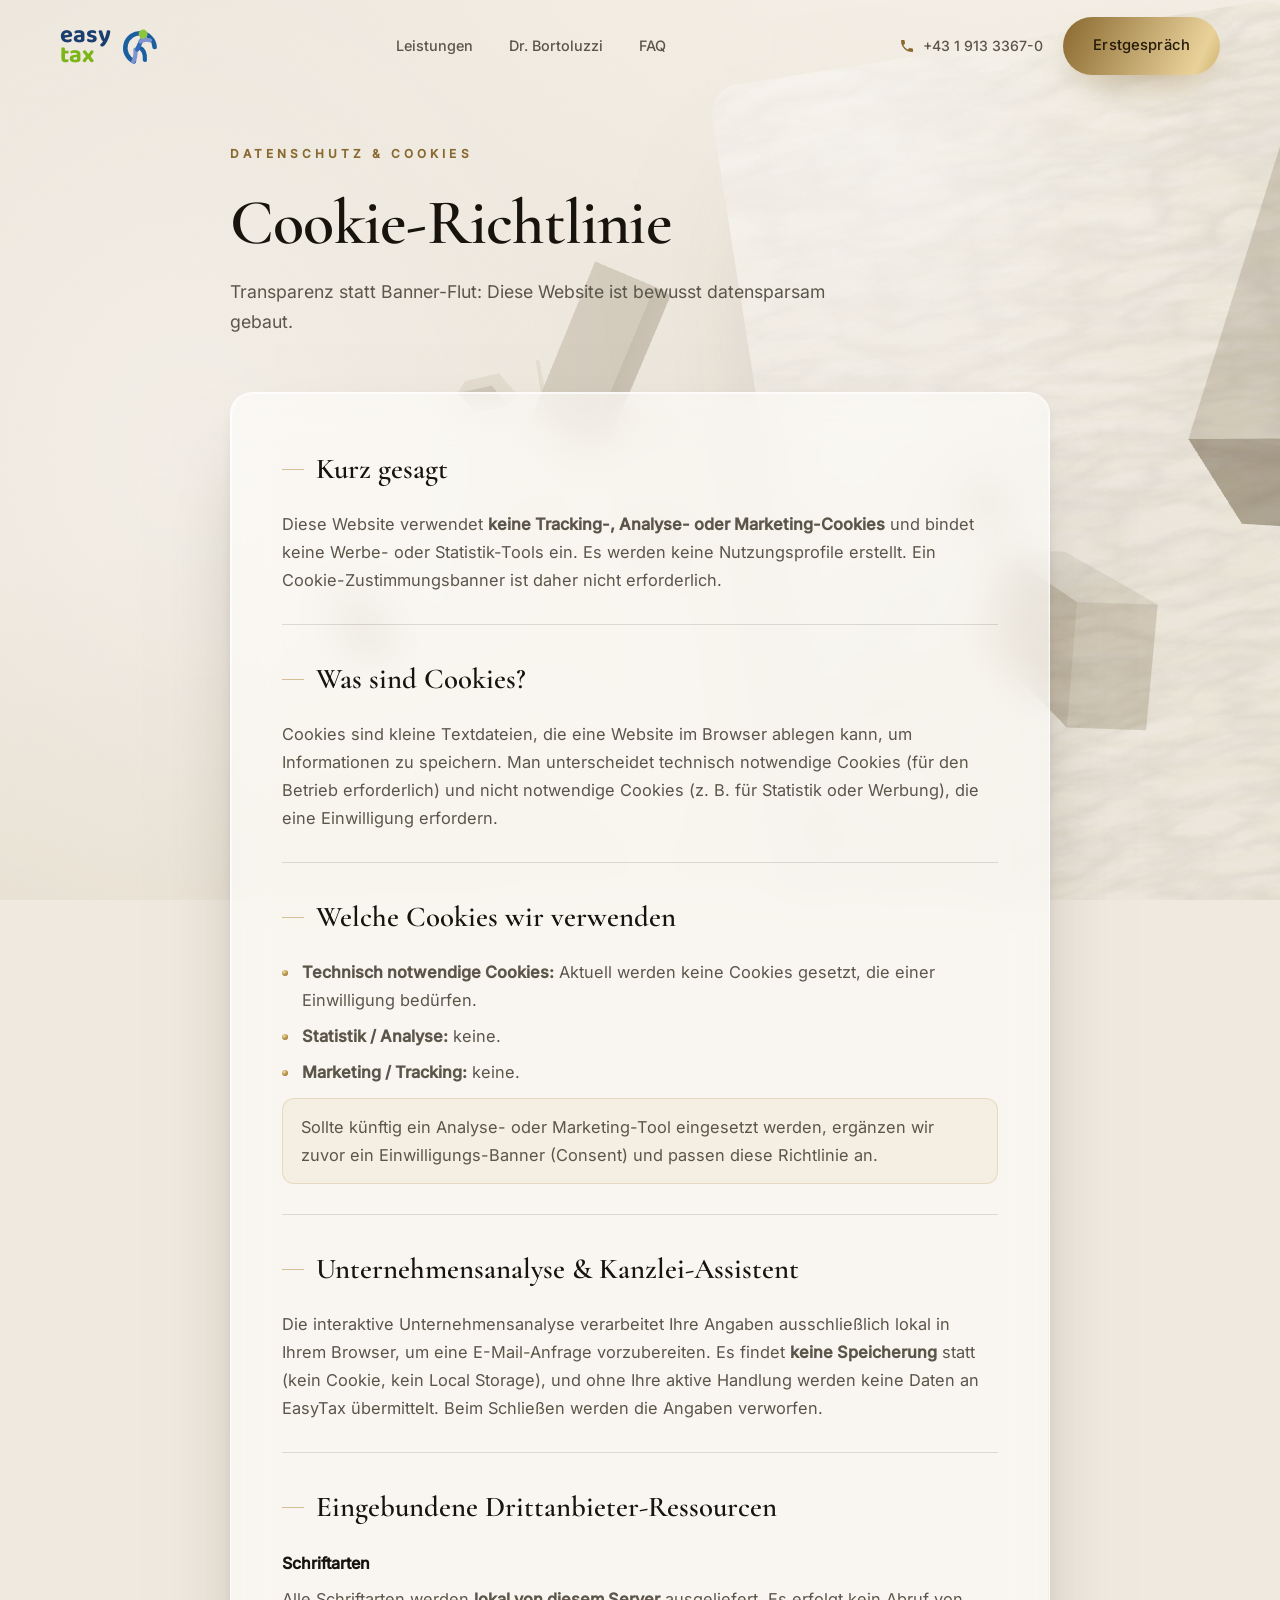
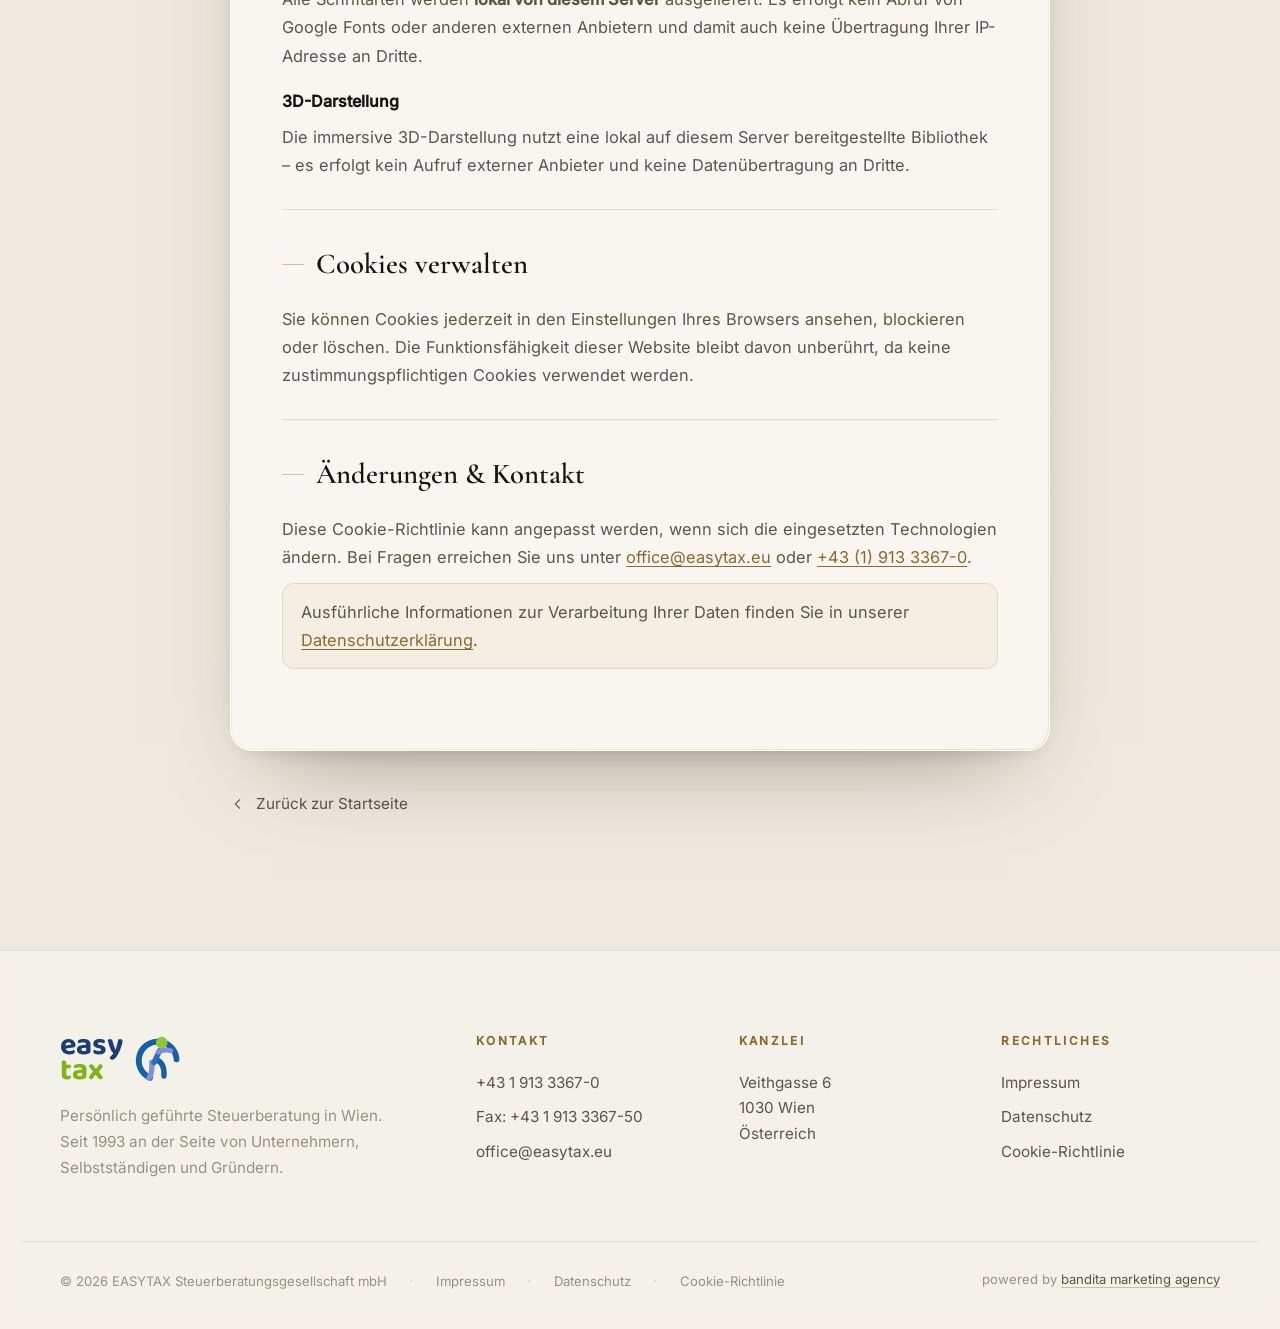
==== commit 9578b7e2: "Legal: GmbH-Daten, Datenschutzerklärung, selbst gehostete Schriften - Impressum auf EASYTAX Steuerbe" ====
--- a/cookies.html
+++ b/cookies.html
@@ -11,10 +11,7 @@
   (function () { var h = document.documentElement; h.className += " js"; window.__etReady = false;
     setTimeout(function () { if (!window.__etReady) { h.className = h.className.replace(/\bjs\b/, ""); } }, 4500); })();
 </script>
-<link rel="preconnect" href="https://fonts.googleapis.com" />
-<link rel="preconnect" href="https://fonts.gstatic.com" crossorigin />
-<link rel="preload" as="style" href="https://fonts.googleapis.com/css2?family=Baloo+2:wght@600;700&family=Cormorant+Garamond:ital,wght@0,400;0,500;0,600;0,700;1,400;1,500&family=Inter:wght@300;400;500&display=swap" onload="this.onload=null;this.rel='stylesheet'" />
-<noscript><link rel="stylesheet" href="https://fonts.googleapis.com/css2?family=Baloo+2:wght@600;700&family=Cormorant+Garamond:ital,wght@0,400;0,500;0,600;0,700;1,400;1,500&family=Inter:wght@300;400;500&display=swap" /></noscript>
+<link rel="stylesheet" href="assets/css/fonts.css" />
 <link rel="icon" type="image/svg+xml" href="assets/img/easytax-runner.svg" />
 <link rel="stylesheet" href="assets/css/styles.css" />
 <link rel="stylesheet" href="assets/css/legal.css" />
@@ -84,9 +81,8 @@
 
       <section class="legal-sec">
         <h2>Eingebundene Drittanbieter-Ressourcen</h2>
-        <h3>Schriftarten (Google Fonts)</h3>
-        <p>Zur Darstellung werden Schriftarten über Google Fonts geladen. Dabei kann Ihre IP-Adresse an Server von Google (Google Ireland Ltd. / Google LLC) übertragen werden. Es werden hierbei keine Cookies auf dieser Website gesetzt.</p>
-        <p class="legal-confirm">Empfehlung: Auf Wunsch stellen wir die Schriftarten auf lokales Hosting um, sodass keine Übertragung an Google erfolgt.</p>
+        <h3>Schriftarten</h3>
+        <p>Alle Schriftarten werden <strong>lokal von diesem Server</strong> ausgeliefert. Es erfolgt kein Abruf von Google Fonts oder anderen externen Anbietern und damit auch keine Übertragung Ihrer IP-Adresse an Dritte.</p>
         <h3>3D-Darstellung</h3>
         <p>Die immersive 3D-Darstellung nutzt eine lokal auf diesem Server bereitgestellte Bibliothek – es erfolgt kein Aufruf externer Anbieter und keine Datenübertragung an Dritte.</p>
       </section>
@@ -99,7 +95,7 @@
       <section class="legal-sec">
         <h2>Änderungen &amp; Kontakt</h2>
         <p>Diese Cookie-Richtlinie kann angepasst werden, wenn sich die eingesetzten Technologien ändern. Bei Fragen erreichen Sie uns unter <a href="mailto:office@easytax.eu">office@easytax.eu</a> oder <a href="tel:+43191333670">+43 (1) 913 3367-0</a>.</p>
-        <p class="legal-note">Eine ausführliche Datenschutzerklärung (DSGVO) ergänzen wir gerne separat – bitte kurz bestätigen, dann bauen wir sie im selben Stil.</p>
+        <p class="legal-note">Ausführliche Informationen zur Verarbeitung Ihrer Daten finden Sie in unserer <a href="datenschutz.html">Datenschutzerklärung</a>.</p>
       </section>
     </div>
 
@@ -115,12 +111,13 @@
     </div>
     <div class="footer-col"><h4>Kontakt</h4><p><a href="tel:+43191333670">+43 1 913 3367-0</a></p><p class="muted">Fax: +43 1 913 3367-50</p><p><a href="mailto:office@easytax.eu">office@easytax.eu</a></p></div>
     <div class="footer-col"><h4>Kanzlei</h4><p>Veithgasse 6<br />1030 Wien<br />Österreich</p></div>
-    <div class="footer-col"><h4>Rechtliches</h4><p><a href="impressum.html">Impressum</a></p><p><a href="cookies.html">Cookie-Richtlinie</a></p></div>
+    <div class="footer-col"><h4>Rechtliches</h4><p><a href="impressum.html">Impressum</a></p><p><a href="datenschutz.html">Datenschutz</a></p><p><a href="cookies.html">Cookie-Richtlinie</a></p></div>
   </div>
   <div class="shell footer-bottom">
     <div class="footer-legal">
-      <p>© <span id="year"></span> EasyTax · Dr. Giangiacomo Bortoluzzi</p>
+      <p>© <span id="year"></span> EASYTAX Steuerberatungsgesellschaft mbH</p>
       <span class="sep">·</span><a href="impressum.html">Impressum</a>
+      <span class="sep">·</span><a href="datenschutz.html">Datenschutz</a>
       <span class="sep">·</span><a href="cookies.html">Cookie-Richtlinie</a>
     </div>
     <p class="bandita-credit">powered by <a href="https://bandita-pink.vercel.app" target="_blank" rel="noopener">bandita marketing agency</a></p>
--- a/assets/css/fonts.css
+++ b/assets/css/fonts.css
@@ -0,0 +1,177 @@
+/* EasyTax · self-hosted fonts (latin + latin-ext subsets from Google Fonts, OFL). No external requests. */
+@font-face {
+  font-family: 'Baloo 2';
+  font-style: normal;
+  font-weight: 600;
+  font-display: swap;
+  src: url(../fonts/baloo2-600-normal-latin-ext.woff2) format('woff2');
+  unicode-range: U+0100-02BA, U+02BD-02C5, U+02C7-02CC, U+02CE-02D7, U+02DD-02FF, U+0304, U+0308, U+0329, U+1D00-1DBF, U+1E00-1E9F, U+1EF2-1EFF, U+2020, U+20A0-20AB, U+20AD-20C0, U+2113, U+2C60-2C7F, U+A720-A7FF;
+}
+@font-face {
+  font-family: 'Baloo 2';
+  font-style: normal;
+  font-weight: 600;
+  font-display: swap;
+  src: url(../fonts/baloo2-600-normal-latin.woff2) format('woff2');
+  unicode-range: U+0000-00FF, U+0131, U+0152-0153, U+02BB-02BC, U+02C6, U+02DA, U+02DC, U+0304, U+0308, U+0329, U+2000-206F, U+20AC, U+2122, U+2191, U+2193, U+2212, U+2215, U+FEFF, U+FFFD;
+}
+@font-face {
+  font-family: 'Baloo 2';
+  font-style: normal;
+  font-weight: 700;
+  font-display: swap;
+  src: url(../fonts/baloo2-700-normal-latin-ext.woff2) format('woff2');
+  unicode-range: U+0100-02BA, U+02BD-02C5, U+02C7-02CC, U+02CE-02D7, U+02DD-02FF, U+0304, U+0308, U+0329, U+1D00-1DBF, U+1E00-1E9F, U+1EF2-1EFF, U+2020, U+20A0-20AB, U+20AD-20C0, U+2113, U+2C60-2C7F, U+A720-A7FF;
+}
+@font-face {
+  font-family: 'Baloo 2';
+  font-style: normal;
+  font-weight: 700;
+  font-display: swap;
+  src: url(../fonts/baloo2-700-normal-latin.woff2) format('woff2');
+  unicode-range: U+0000-00FF, U+0131, U+0152-0153, U+02BB-02BC, U+02C6, U+02DA, U+02DC, U+0304, U+0308, U+0329, U+2000-206F, U+20AC, U+2122, U+2191, U+2193, U+2212, U+2215, U+FEFF, U+FFFD;
+}
+@font-face {
+  font-family: 'Cormorant Garamond';
+  font-style: italic;
+  font-weight: 400;
+  font-display: swap;
+  src: url(../fonts/cormorantgaramond-400-italic-latin-ext.woff2) format('woff2');
+  unicode-range: U+0100-02BA, U+02BD-02C5, U+02C7-02CC, U+02CE-02D7, U+02DD-02FF, U+0304, U+0308, U+0329, U+1D00-1DBF, U+1E00-1E9F, U+1EF2-1EFF, U+2020, U+20A0-20AB, U+20AD-20C0, U+2113, U+2C60-2C7F, U+A720-A7FF;
+}
+@font-face {
+  font-family: 'Cormorant Garamond';
+  font-style: italic;
+  font-weight: 400;
+  font-display: swap;
+  src: url(../fonts/cormorantgaramond-400-italic-latin.woff2) format('woff2');
+  unicode-range: U+0000-00FF, U+0131, U+0152-0153, U+02BB-02BC, U+02C6, U+02DA, U+02DC, U+0304, U+0308, U+0329, U+2000-206F, U+20AC, U+2122, U+2191, U+2193, U+2212, U+2215, U+FEFF, U+FFFD;
+}
+@font-face {
+  font-family: 'Cormorant Garamond';
+  font-style: italic;
+  font-weight: 500;
+  font-display: swap;
+  src: url(../fonts/cormorantgaramond-500-italic-latin-ext.woff2) format('woff2');
+  unicode-range: U+0100-02BA, U+02BD-02C5, U+02C7-02CC, U+02CE-02D7, U+02DD-02FF, U+0304, U+0308, U+0329, U+1D00-1DBF, U+1E00-1E9F, U+1EF2-1EFF, U+2020, U+20A0-20AB, U+20AD-20C0, U+2113, U+2C60-2C7F, U+A720-A7FF;
+}
+@font-face {
+  font-family: 'Cormorant Garamond';
+  font-style: italic;
+  font-weight: 500;
+  font-display: swap;
+  src: url(../fonts/cormorantgaramond-500-italic-latin.woff2) format('woff2');
+  unicode-range: U+0000-00FF, U+0131, U+0152-0153, U+02BB-02BC, U+02C6, U+02DA, U+02DC, U+0304, U+0308, U+0329, U+2000-206F, U+20AC, U+2122, U+2191, U+2193, U+2212, U+2215, U+FEFF, U+FFFD;
+}
+@font-face {
+  font-family: 'Cormorant Garamond';
+  font-style: normal;
+  font-weight: 400;
+  font-display: swap;
+  src: url(../fonts/cormorantgaramond-400-normal-latin-ext.woff2) format('woff2');
+  unicode-range: U+0100-02BA, U+02BD-02C5, U+02C7-02CC, U+02CE-02D7, U+02DD-02FF, U+0304, U+0308, U+0329, U+1D00-1DBF, U+1E00-1E9F, U+1EF2-1EFF, U+2020, U+20A0-20AB, U+20AD-20C0, U+2113, U+2C60-2C7F, U+A720-A7FF;
+}
+@font-face {
+  font-family: 'Cormorant Garamond';
+  font-style: normal;
+  font-weight: 400;
+  font-display: swap;
+  src: url(../fonts/cormorantgaramond-400-normal-latin.woff2) format('woff2');
+  unicode-range: U+0000-00FF, U+0131, U+0152-0153, U+02BB-02BC, U+02C6, U+02DA, U+02DC, U+0304, U+0308, U+0329, U+2000-206F, U+20AC, U+2122, U+2191, U+2193, U+2212, U+2215, U+FEFF, U+FFFD;
+}
+@font-face {
+  font-family: 'Cormorant Garamond';
+  font-style: normal;
+  font-weight: 500;
+  font-display: swap;
+  src: url(../fonts/cormorantgaramond-500-normal-latin-ext.woff2) format('woff2');
+  unicode-range: U+0100-02BA, U+02BD-02C5, U+02C7-02CC, U+02CE-02D7, U+02DD-02FF, U+0304, U+0308, U+0329, U+1D00-1DBF, U+1E00-1E9F, U+1EF2-1EFF, U+2020, U+20A0-20AB, U+20AD-20C0, U+2113, U+2C60-2C7F, U+A720-A7FF;
+}
+@font-face {
+  font-family: 'Cormorant Garamond';
+  font-style: normal;
+  font-weight: 500;
+  font-display: swap;
+  src: url(../fonts/cormorantgaramond-500-normal-latin.woff2) format('woff2');
+  unicode-range: U+0000-00FF, U+0131, U+0152-0153, U+02BB-02BC, U+02C6, U+02DA, U+02DC, U+0304, U+0308, U+0329, U+2000-206F, U+20AC, U+2122, U+2191, U+2193, U+2212, U+2215, U+FEFF, U+FFFD;
+}
+@font-face {
+  font-family: 'Cormorant Garamond';
+  font-style: normal;
+  font-weight: 600;
+  font-display: swap;
+  src: url(../fonts/cormorantgaramond-600-normal-latin-ext.woff2) format('woff2');
+  unicode-range: U+0100-02BA, U+02BD-02C5, U+02C7-02CC, U+02CE-02D7, U+02DD-02FF, U+0304, U+0308, U+0329, U+1D00-1DBF, U+1E00-1E9F, U+1EF2-1EFF, U+2020, U+20A0-20AB, U+20AD-20C0, U+2113, U+2C60-2C7F, U+A720-A7FF;
+}
+@font-face {
+  font-family: 'Cormorant Garamond';
+  font-style: normal;
+  font-weight: 600;
+  font-display: swap;
+  src: url(../fonts/cormorantgaramond-600-normal-latin.woff2) format('woff2');
+  unicode-range: U+0000-00FF, U+0131, U+0152-0153, U+02BB-02BC, U+02C6, U+02DA, U+02DC, U+0304, U+0308, U+0329, U+2000-206F, U+20AC, U+2122, U+2191, U+2193, U+2212, U+2215, U+FEFF, U+FFFD;
+}
+@font-face {
+  font-family: 'Cormorant Garamond';
+  font-style: normal;
+  font-weight: 700;
+  font-display: swap;
+  src: url(../fonts/cormorantgaramond-700-normal-latin-ext.woff2) format('woff2');
+  unicode-range: U+0100-02BA, U+02BD-02C5, U+02C7-02CC, U+02CE-02D7, U+02DD-02FF, U+0304, U+0308, U+0329, U+1D00-1DBF, U+1E00-1E9F, U+1EF2-1EFF, U+2020, U+20A0-20AB, U+20AD-20C0, U+2113, U+2C60-2C7F, U+A720-A7FF;
+}
+@font-face {
+  font-family: 'Cormorant Garamond';
+  font-style: normal;
+  font-weight: 700;
+  font-display: swap;
+  src: url(../fonts/cormorantgaramond-700-normal-latin.woff2) format('woff2');
+  unicode-range: U+0000-00FF, U+0131, U+0152-0153, U+02BB-02BC, U+02C6, U+02DA, U+02DC, U+0304, U+0308, U+0329, U+2000-206F, U+20AC, U+2122, U+2191, U+2193, U+2212, U+2215, U+FEFF, U+FFFD;
+}
+@font-face {
+  font-family: 'Inter';
+  font-style: normal;
+  font-weight: 300;
+  font-display: swap;
+  src: url(../fonts/inter-300-normal-latin-ext.woff2) format('woff2');
+  unicode-range: U+0100-02BA, U+02BD-02C5, U+02C7-02CC, U+02CE-02D7, U+02DD-02FF, U+0304, U+0308, U+0329, U+1D00-1DBF, U+1E00-1E9F, U+1EF2-1EFF, U+2020, U+20A0-20AB, U+20AD-20C0, U+2113, U+2C60-2C7F, U+A720-A7FF;
+}
+@font-face {
+  font-family: 'Inter';
+  font-style: normal;
+  font-weight: 300;
+  font-display: swap;
+  src: url(../fonts/inter-300-normal-latin.woff2) format('woff2');
+  unicode-range: U+0000-00FF, U+0131, U+0152-0153, U+02BB-02BC, U+02C6, U+02DA, U+02DC, U+0304, U+0308, U+0329, U+2000-206F, U+20AC, U+2122, U+2191, U+2193, U+2212, U+2215, U+FEFF, U+FFFD;
+}
+@font-face {
+  font-family: 'Inter';
+  font-style: normal;
+  font-weight: 400;
+  font-display: swap;
+  src: url(../fonts/inter-400-normal-latin-ext.woff2) format('woff2');
+  unicode-range: U+0100-02BA, U+02BD-02C5, U+02C7-02CC, U+02CE-02D7, U+02DD-02FF, U+0304, U+0308, U+0329, U+1D00-1DBF, U+1E00-1E9F, U+1EF2-1EFF, U+2020, U+20A0-20AB, U+20AD-20C0, U+2113, U+2C60-2C7F, U+A720-A7FF;
+}
+@font-face {
+  font-family: 'Inter';
+  font-style: normal;
+  font-weight: 400;
+  font-display: swap;
+  src: url(../fonts/inter-400-normal-latin.woff2) format('woff2');
+  unicode-range: U+0000-00FF, U+0131, U+0152-0153, U+02BB-02BC, U+02C6, U+02DA, U+02DC, U+0304, U+0308, U+0329, U+2000-206F, U+20AC, U+2122, U+2191, U+2193, U+2212, U+2215, U+FEFF, U+FFFD;
+}
+@font-face {
+  font-family: 'Inter';
+  font-style: normal;
+  font-weight: 500;
+  font-display: swap;
+  src: url(../fonts/inter-500-normal-latin-ext.woff2) format('woff2');
+  unicode-range: U+0100-02BA, U+02BD-02C5, U+02C7-02CC, U+02CE-02D7, U+02DD-02FF, U+0304, U+0308, U+0329, U+1D00-1DBF, U+1E00-1E9F, U+1EF2-1EFF, U+2020, U+20A0-20AB, U+20AD-20C0, U+2113, U+2C60-2C7F, U+A720-A7FF;
+}
+@font-face {
+  font-family: 'Inter';
+  font-style: normal;
+  font-weight: 500;
+  font-display: swap;
+  src: url(../fonts/inter-500-normal-latin.woff2) format('woff2');
+  unicode-range: U+0000-00FF, U+0131, U+0152-0153, U+02BB-02BC, U+02C6, U+02DA, U+02DC, U+0304, U+0308, U+0329, U+2000-206F, U+20AC, U+2122, U+2191, U+2193, U+2212, U+2215, U+FEFF, U+FFFD;
+}
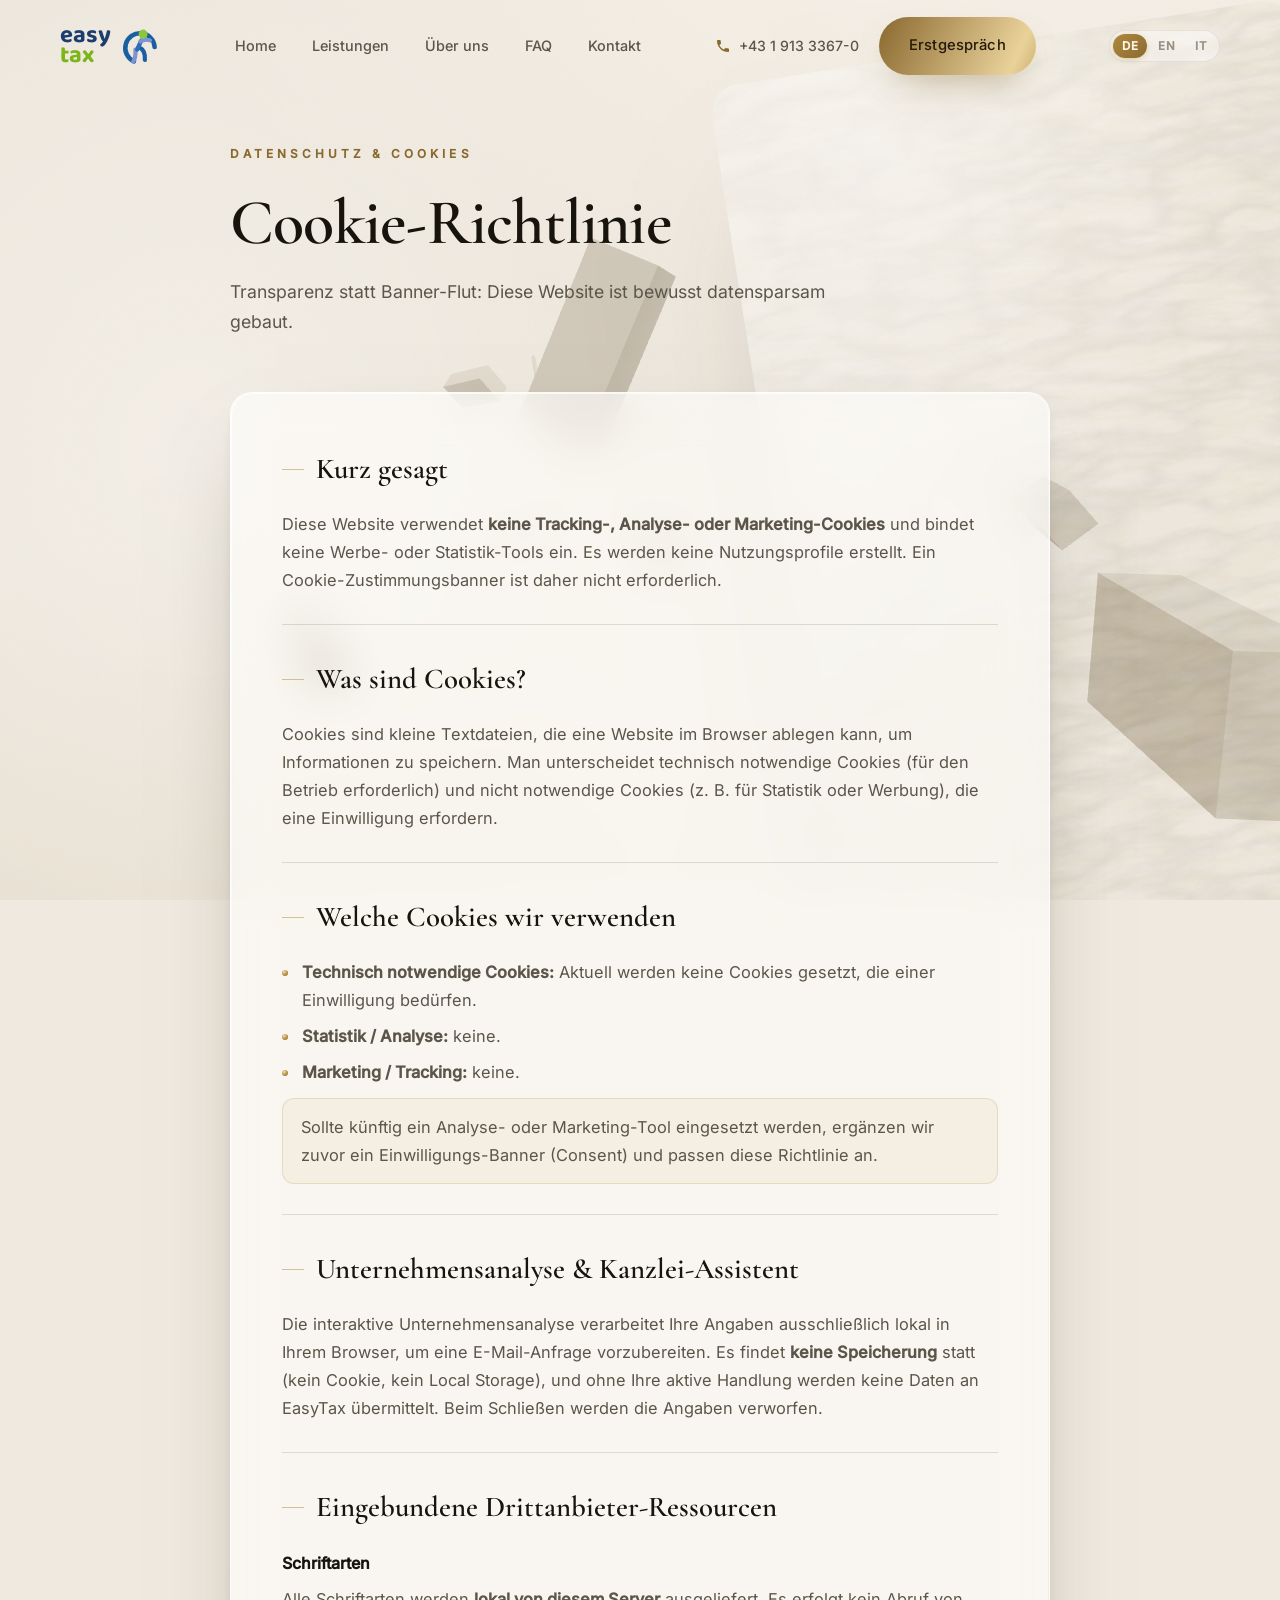
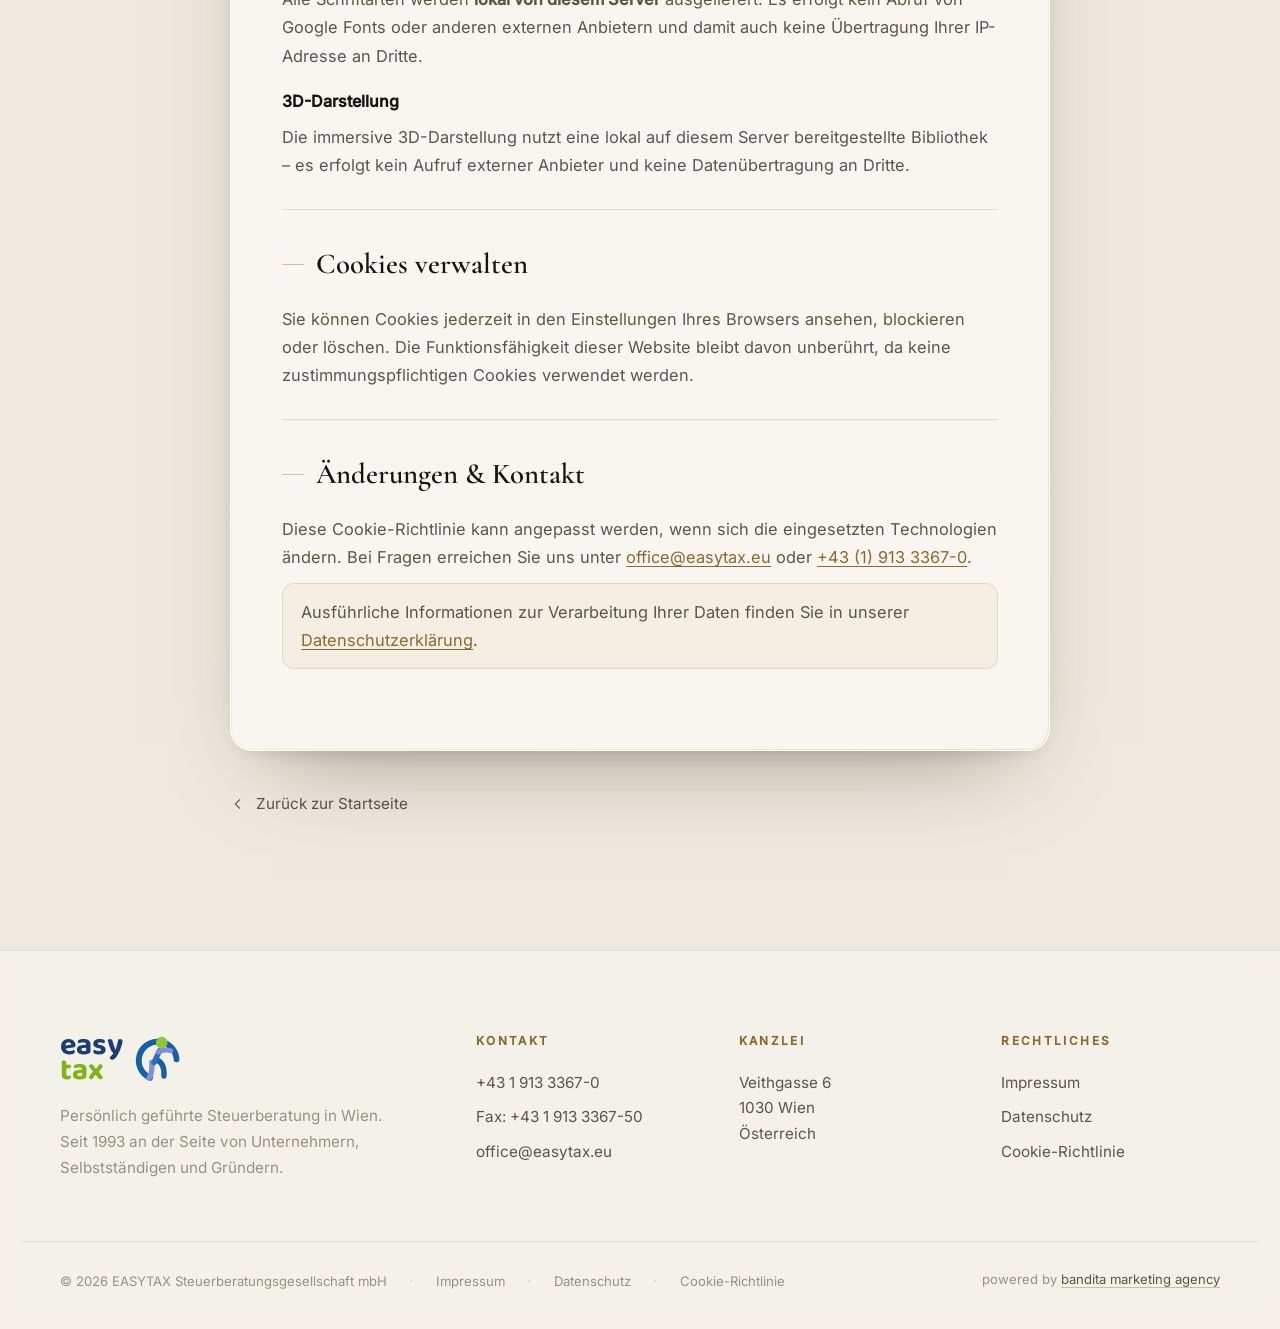
==== commit bedf8f0f: "Navigation + DE/EN/IT language switcher - Nav: "Home" statt "Dr. Bortoluzzi"; einheitliche, praktisc" ====
--- a/cookies.html
+++ b/cookies.html
@@ -30,9 +30,11 @@
       <img src="assets/img/easytax-runner.svg" alt="EasyTax Logo" class="brand-runner" width="42" height="42" />
     </a>
     <nav class="nav" aria-label="Hauptnavigation">
-      <a href="index.html#leistungen">Leistungen</a>
-      <a href="index.html#story">Dr. Bortoluzzi</a>
-      <a href="index.html#faq">FAQ</a>
+      <a href="index.html" data-magnetic>Home</a>
+      <a href="leistungen.html" data-magnetic>Leistungen</a>
+      <a href="index.html#story" data-magnetic>Über uns</a>
+      <a href="index.html#faq" data-magnetic>FAQ</a>
+      <a href="index.html#anfrage" data-magnetic>Kontakt</a>
     </nav>
     <div class="header-cta">
       <a href="tel:+43191333670" class="link-call" aria-label="EasyTax anrufen">
@@ -40,6 +42,11 @@
         <span>+43 1 913 3367-0</span>
       </a>
       <a href="index.html#anfrage" class="btn btn-foil"><span>Erstgespräch</span></a>
+    </div>
+    <div class="lang-switch" id="langSwitch" role="group" aria-label="Sprache · Language · Lingua">
+      <button type="button" data-lang="de" aria-pressed="true">DE</button>
+      <button type="button" data-lang="en" aria-pressed="false">EN</button>
+      <button type="button" data-lang="it" aria-pressed="false">IT</button>
     </div>
     <button class="nav-toggle" id="navToggle" aria-label="Menü öffnen" aria-expanded="false"><span></span><span></span></button>
   </div>
@@ -125,6 +132,8 @@
 </footer>
 
 <script src="assets/js/main.js"></script>
+<script defer src="assets/js/i18n-dict.js"></script>
+<script defer src="assets/js/i18n.js"></script>
 <script defer src="assets/js/ambient.js"></script>
 <script defer src="assets/vendor/three.min.js"></script>
 <script defer src="assets/js/scene3d.js"></script>
--- a/assets/css/styles.css
+++ b/assets/css/styles.css
@@ -191,6 +191,16 @@
 .nav-toggle { display: none; flex-direction: column; gap: 6px; background: none; border: 0; padding: 8px; }
 .nav-toggle span { width: 26px; height: 1.5px; background: var(--ink); transition: .4s var(--e2); }
 
+/* Language switch (DE / EN / IT) */
+.lang-switch { display: inline-flex; align-items: center; gap: 2px; padding: 3px; flex-shrink: 0;
+  border: 1px solid var(--line-2); border-radius: 100px; background: rgba(255,255,255,.4); }
+.lang-switch button { font-family: var(--sans); font-size: .72rem; font-weight: 600; letter-spacing: .04em;
+  color: var(--mute); background: none; border: 0; padding: 5px 9px; border-radius: 100px; cursor: pointer;
+  transition: color .3s, background .3s, box-shadow .3s; }
+.lang-switch button:hover { color: var(--ink); }
+.lang-switch button[aria-pressed="true"] { color: #fff8ea;
+  background: linear-gradient(135deg, var(--gold), var(--gold-deep)); box-shadow: 0 2px 8px -2px rgba(176,137,62,.6); }
+
 /* ---------- Hero ---------- */
 .hero { position: relative; min-height: 100vh; display: flex; flex-direction: column; justify-content: center; padding: 150px 0 90px; }
 .hero-inner { position: relative; z-index: 3; }
@@ -256,20 +266,21 @@
 .phase-label { font-size: .74rem; letter-spacing: .3em; text-transform: uppercase; color: var(--mute); margin-bottom: 14px; display: flex; align-items: center; gap: 14px; }
 .phase-label span { font-family: var(--serif); font-size: 1.1rem; color: var(--gold-deep); letter-spacing: 0; }
 .svc-lines { list-style: none; }
-.svc-lines li { position: relative; display: flex; align-items: center; gap: 26px; padding: 22px 0; border-top: 1px solid var(--line);
-  transition: padding .5s var(--e2); }
+.svc-lines li { position: relative; border-top: 1px solid var(--line); }
 .svc-lines li:last-child { border-bottom: 1px solid var(--line); }
+.svc-lines li > a { position: relative; display: flex; align-items: center; gap: 26px; padding: 22px 0;
+  color: inherit; text-decoration: none; transition: padding .5s var(--e2); }
 .s-no { font-family: var(--serif); font-size: .9rem; color: var(--mute); width: 30px; transition: color .4s; }
 .s-name { font-family: var(--serif); font-size: clamp(1.5rem, 3vw, 2.4rem); font-weight: 500; letter-spacing: -.01em; flex: 1;
   transition: transform .5s var(--e2), color .4s; }
 .s-go { font-size: .72rem; letter-spacing: .24em; text-transform: uppercase; color: var(--gold-deep);
   opacity: 0; transform: translateX(-10px); transition: opacity .4s var(--e2), transform .5s var(--e2); }
-.svc-lines li:hover { padding-left: 22px; }
-.svc-lines li:hover .s-name { transform: translateX(6px); color: var(--gold-deep); }
-.svc-lines li:hover .s-no { color: var(--gold); }
-.svc-lines li:hover .s-go { opacity: 1; transform: none; }
-.svc-lines li::after { content:""; position:absolute; top:-1px; left:0; width:0; height:2px; background: var(--gold); transition: width .6s var(--e1); }
-.svc-lines li:hover::after { width: 100%; }
+.svc-lines li > a:hover { padding-left: 22px; }
+.svc-lines li > a:hover .s-name { transform: translateX(6px); color: var(--gold-deep); }
+.svc-lines li > a:hover .s-no { color: var(--gold); }
+.svc-lines li > a:hover .s-go { opacity: 1; transform: none; }
+.svc-lines li > a::after { content:""; position:absolute; top:-1px; left:0; width:0; height:2px; background: var(--gold); transition: width .6s var(--e1); }
+.svc-lines li > a:hover::after { width: 100%; }
 
 /* ---------- Story (documentary) ---------- */
 .story { position: relative; min-height: 100vh; display: flex; align-items: center; padding: 18vh 0; overflow: hidden; color: #efe7d6; background: #14110c; }
@@ -402,6 +413,7 @@
 @media (max-width: 860px) {
   .nav, .header-cta { display: none; }
   .nav-toggle { display: flex; }
+  .lang-switch { margin-left: auto; }
   .site-header.menu-open .nav { display: flex; flex-direction: column; position: absolute; top: 84px; left: 0; right: 0;
     background: rgba(239,233,223,.98); backdrop-filter: blur(20px); padding: 28px 40px; gap: 22px; border-bottom: 1px solid var(--line); }
   .site-header.menu-open .nav a { font-family: var(--serif); font-size: 1.4rem; }
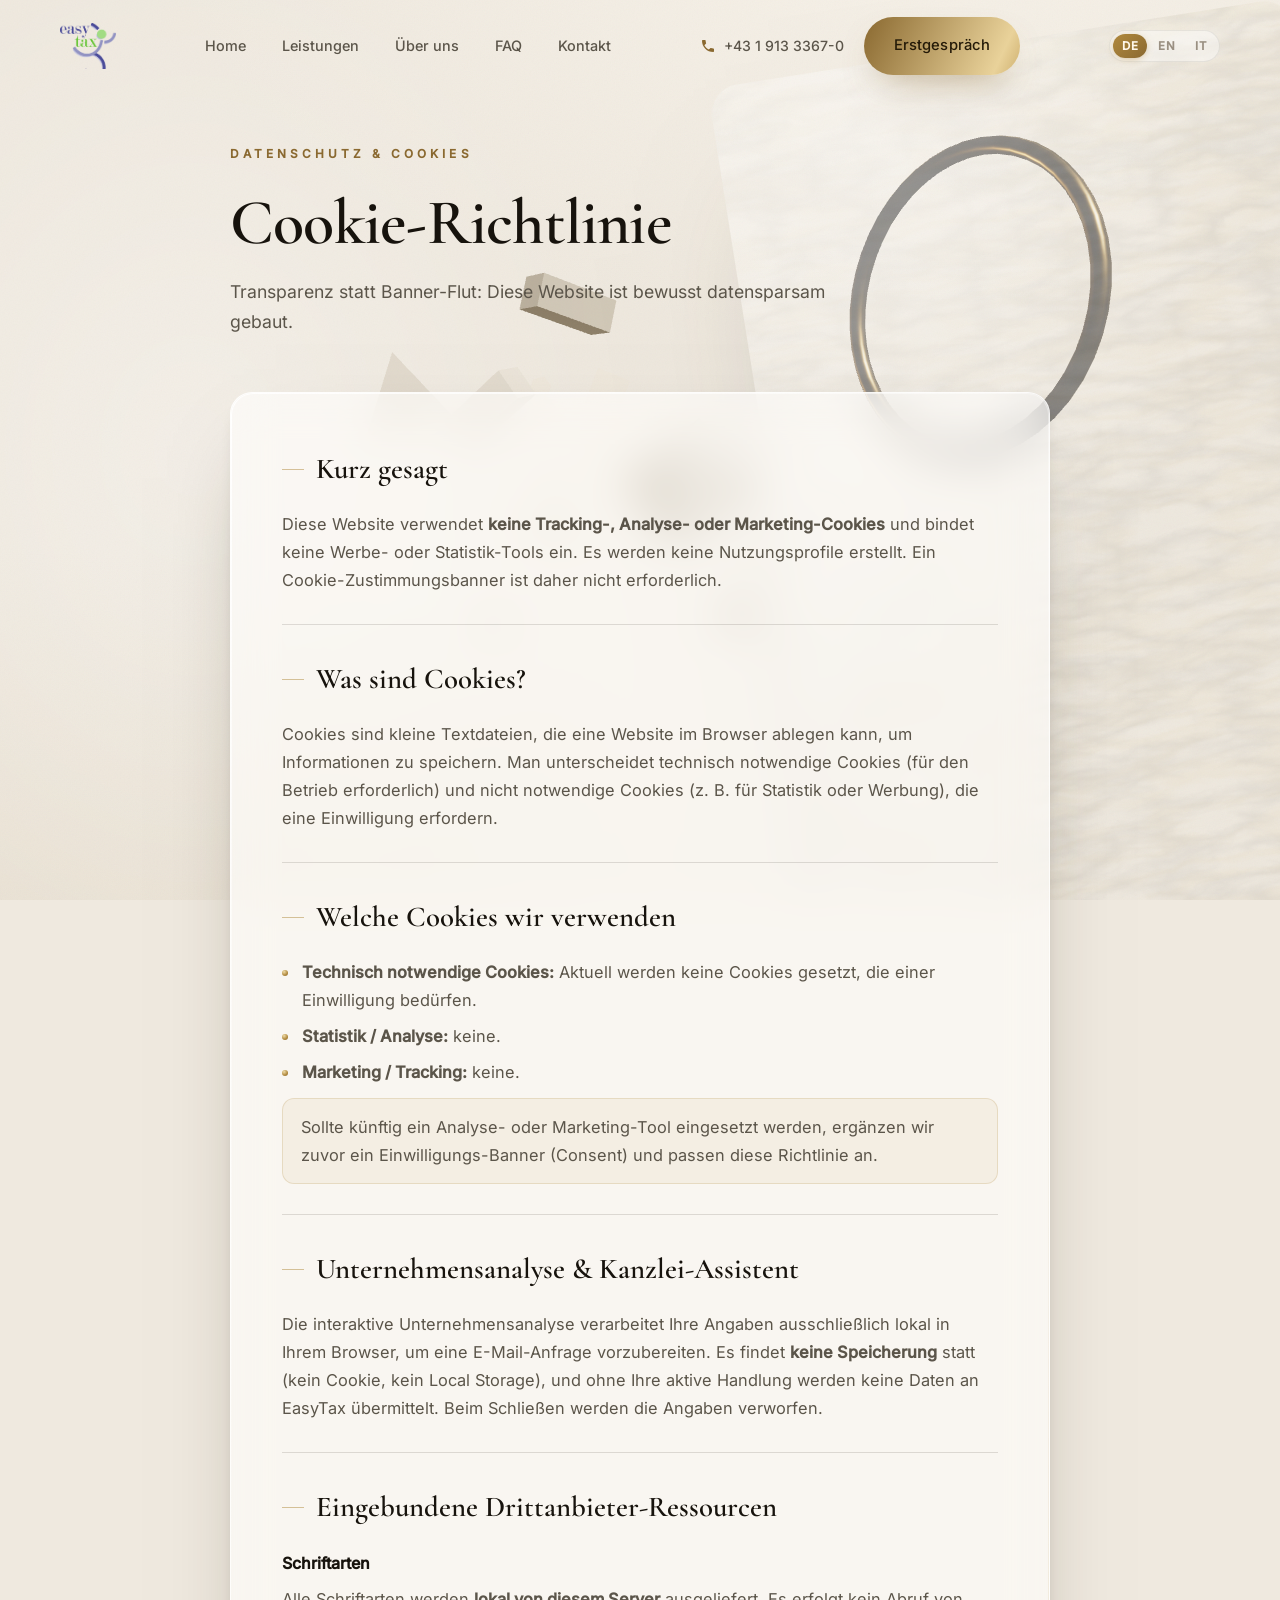
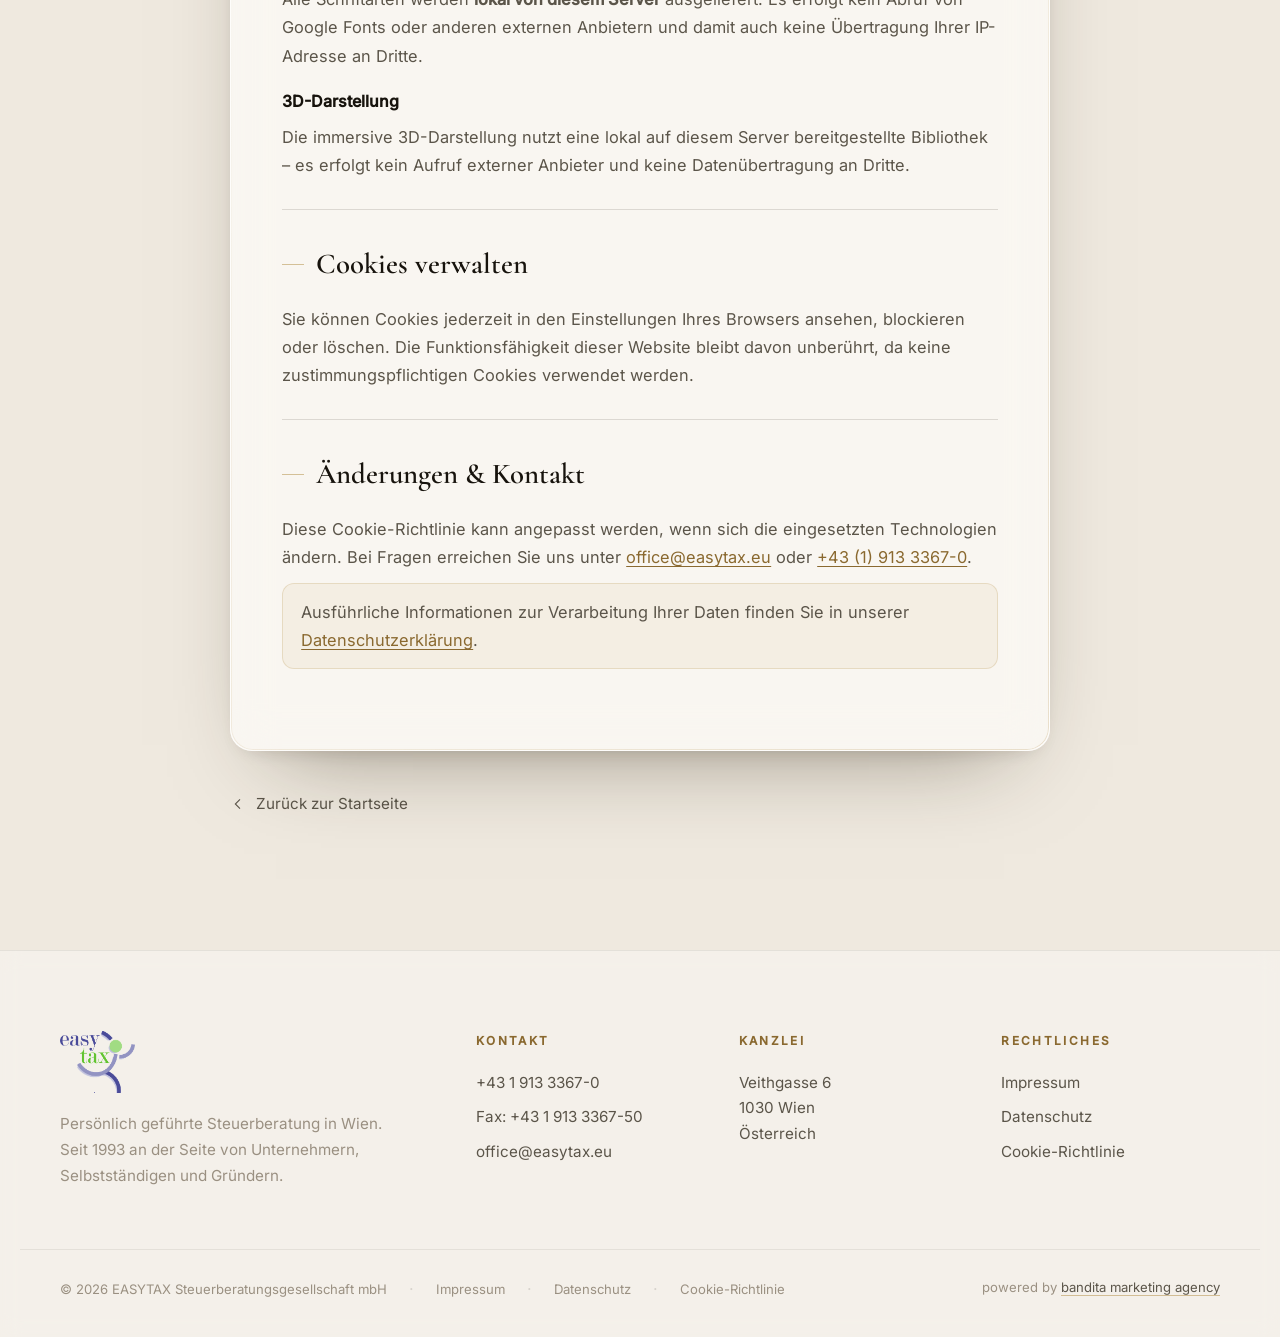
==== commit ba57eaab: "Integrate original EasyTax logo across header, footer & favicon - Replace the text wordmark + placeh" ====
--- a/cookies.html
+++ b/cookies.html
@@ -12,7 +12,7 @@
     setTimeout(function () { if (!window.__etReady) { h.className = h.className.replace(/\bjs\b/, ""); } }, 4500); })();
 </script>
 <link rel="stylesheet" href="assets/css/fonts.css" />
-<link rel="icon" type="image/svg+xml" href="assets/img/easytax-runner.svg" />
+<link rel="icon" type="image/png" href="assets/img/easytax-favicon.png" />
 <link rel="stylesheet" href="assets/css/styles.css" />
 <link rel="stylesheet" href="assets/css/legal.css" />
 </head>
@@ -25,10 +25,7 @@
 
 <header class="site-header" id="header">
   <div class="shell header-inner">
-    <a href="index.html" class="brand" aria-label="EasyTax Startseite">
-      <span class="brand-word"><span class="w-easy">easy</span><span class="w-tax">tax</span></span>
-      <img src="assets/img/easytax-runner.svg" alt="EasyTax Logo" class="brand-runner" width="42" height="42" />
-    </a>
+    <a href="index.html" class="brand" aria-label="EasyTax Startseite"><img src="assets/img/easytax-logo.png" alt="EasyTax" class="brand-logo" width="56" height="46" /></a>
     <nav class="nav" aria-label="Hauptnavigation">
       <a href="index.html" data-magnetic>Home</a>
       <a href="leistungen.html" data-magnetic>Leistungen</a>
@@ -113,7 +110,7 @@
 <footer class="site-footer">
   <div class="shell footer-grid">
     <div class="footer-brand">
-      <a href="index.html" class="brand brand--footer"><span class="brand-word"><span class="w-easy">easy</span><span class="w-tax">tax</span></span><img src="assets/img/easytax-runner.svg" alt="EasyTax Logo" class="brand-runner" width="54" height="54" /></a>
+      <a href="index.html" class="brand brand--footer"><img src="assets/img/easytax-logo.png" alt="EasyTax" class="brand-logo brand-logo--footer" width="75" height="62" /></a>
       <p>Persönlich geführte Steuerberatung in Wien. Seit 1993 an der Seite von Unternehmern, Selbstständigen und Gründern.</p>
     </div>
     <div class="footer-col"><h4>Kontakt</h4><p><a href="tel:+43191333670">+43 1 913 3367-0</a></p><p class="muted">Fax: +43 1 913 3367-50</p><p><a href="mailto:office@easytax.eu">office@easytax.eu</a></p></div>
--- a/assets/css/styles.css
+++ b/assets/css/styles.css
@@ -86,15 +86,10 @@
   background: radial-gradient(closest-side, rgba(233,210,154,.22), rgba(233,210,154,0) 70%);
   mix-blend-mode: soft-light; transition: opacity .6s;
 }
-.cursor {
-  position: fixed; top: 0; left: 0; width: 9px; height: 9px; margin: -4.5px 0 0 -4.5px;
-  border-radius: 50%; background: var(--gold-deep); pointer-events: none; z-index: 9999; opacity: 0;
-  transition: width .3s var(--e2), height .3s var(--e2), background .3s, opacity .4s, margin .3s var(--e2);
-}
-.has-cursor .cursor.on { opacity: 1; }
+/* Native mouse cursor stays visible everywhere. The hard custom dot is
+   disabled; only the soft ambient light glow follows the pointer. */
+.cursor { display: none !important; }
 .has-cursor .cursor-light.on { opacity: 1; }
-.cursor.grow { width: 46px; height: 46px; margin: -23px 0 0 -23px; background: rgba(176,137,62,.16); border: 1px solid var(--hair); }
-.has-cursor, .has-cursor a, .has-cursor button, .has-cursor [data-magnetic], .has-cursor .svc-lines li { cursor: none; }
 
 /* scroll progress */
 .scroll-progress { position: fixed; top: 0; left: 0; height: 2px; width: 0; z-index: 200;
@@ -174,12 +169,10 @@
 .site-header.scrolled { background: rgba(239,233,223,.72); backdrop-filter: blur(20px) saturate(140%);
   -webkit-backdrop-filter: blur(20px) saturate(140%); border-bottom-color: var(--line-2); }
 .header-inner { display: flex; align-items: center; justify-content: space-between; height: 76px; gap: 24px; }
-.brand { display: flex; align-items: center; gap: 9px; }
-.brand-word { display: flex; flex-direction: column; line-height: .84; font-family: "Baloo 2", var(--sans); font-weight: 700; font-size: 1.5rem; }
-.w-easy { color: #1b3e6f; } .w-tax { color: #7cb518; margin-top: -1px; }
-.brand-runner { height: 42px; width: auto; transition: transform .5s var(--e2); }
-.brand:hover .brand-runner { transform: translateX(3px) rotate(-3deg); }
-.brand--footer .brand-word { font-size: 1.9rem; } .brand--footer .brand-runner { height: 54px; }
+.brand { display: flex; align-items: center; }
+.brand-logo { height: 46px; width: auto; display: block; transition: transform .5s var(--e2); }
+.brand:hover .brand-logo { transform: translateX(2px) scale(1.02); }
+.brand--footer .brand-logo { height: 62px; }
 .nav { display: flex; gap: 36px; }
 .nav a { font-size: .9rem; color: var(--soft); font-weight: 500; position: relative; }
 .nav a::after { content:""; position:absolute; left:0; bottom:-6px; width:0; height:1px; background: var(--gold); transition: width .5s var(--e2); }
@@ -300,6 +293,7 @@
 
 /* ---------- Numbers (spatial) ---------- */
 .numbers { margin-top: 80px; display: grid; grid-template-columns: repeat(4,1fr); gap: 30px; perspective: 1400px; }
+.numbers--3 { grid-template-columns: repeat(3,1fr); max-width: 900px; }
 .num { position: relative; padding-top: 26px; border-top: 1px solid var(--line); }
 .num::before { content:""; position:absolute; top:-1px; left:0; width:0; height:2px; background: var(--gold); transition: width 1s var(--e1); }
 .num.in::before { width: 100%; }
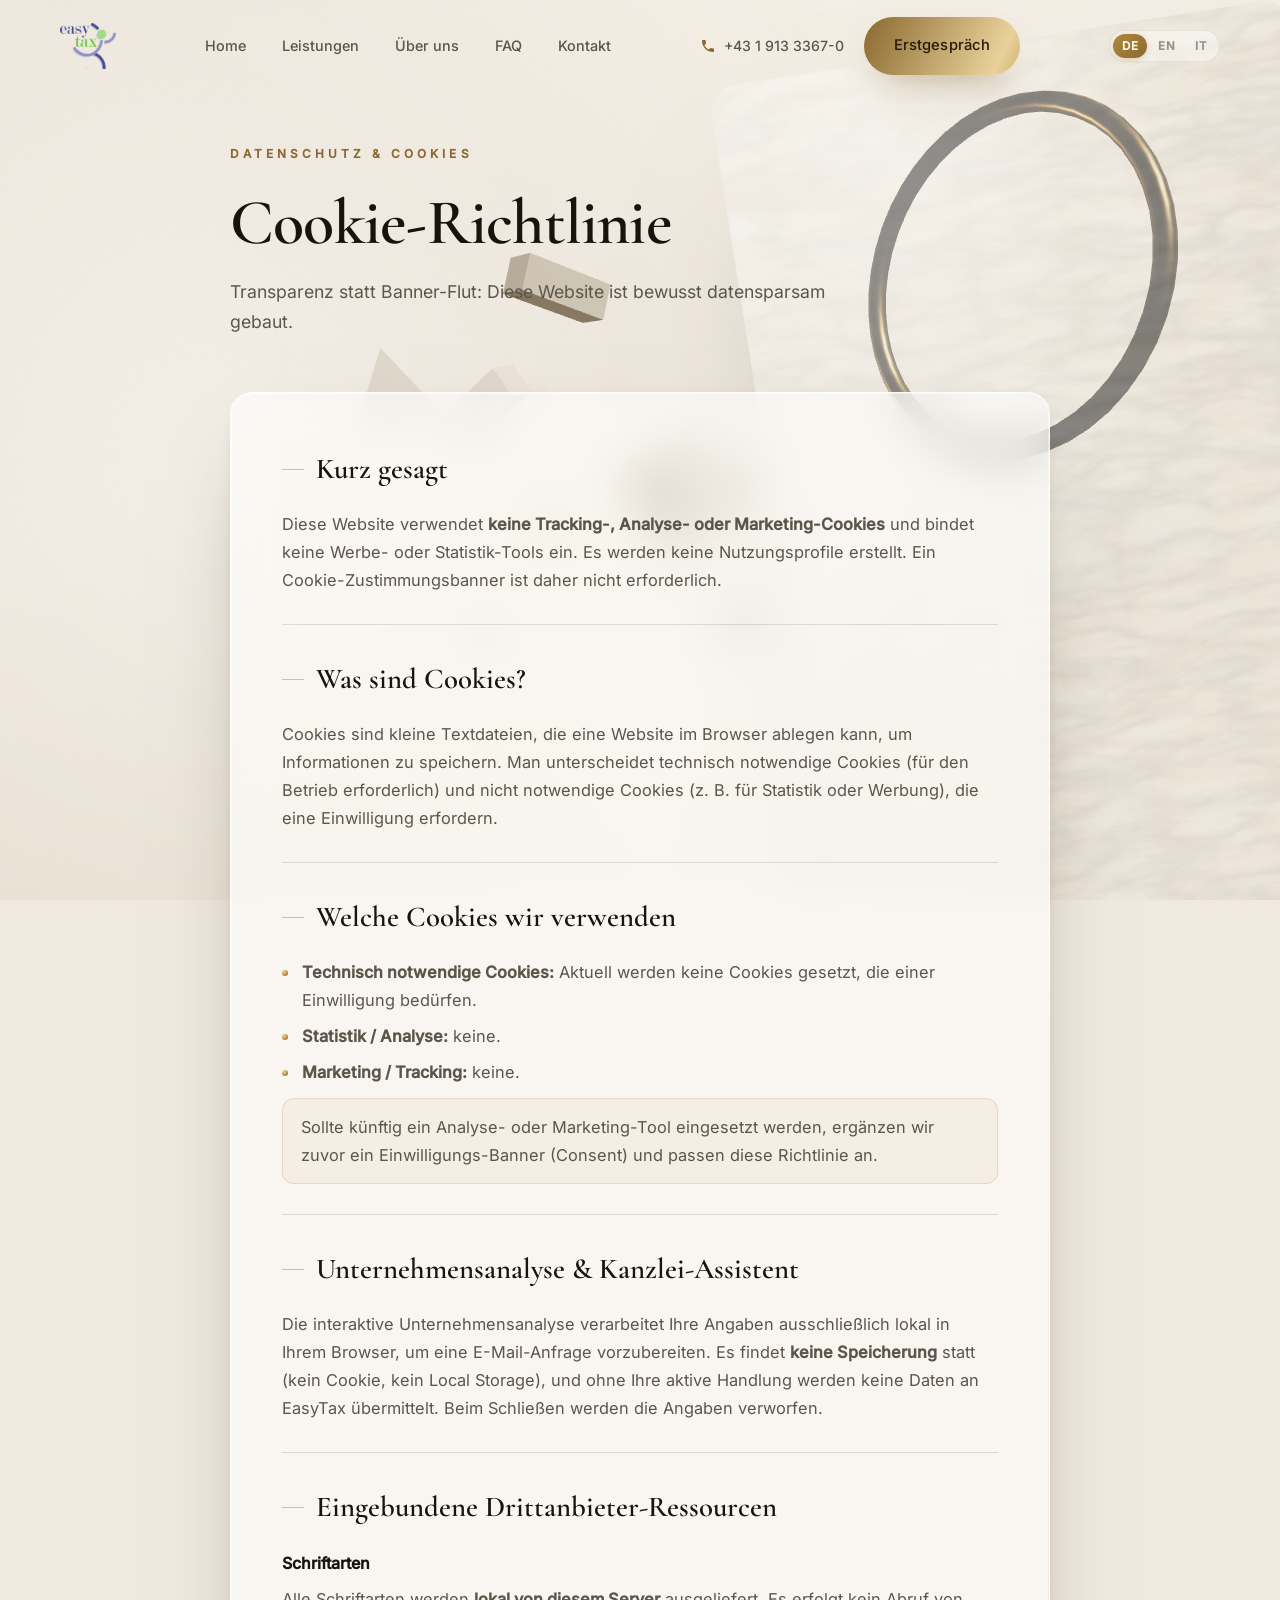
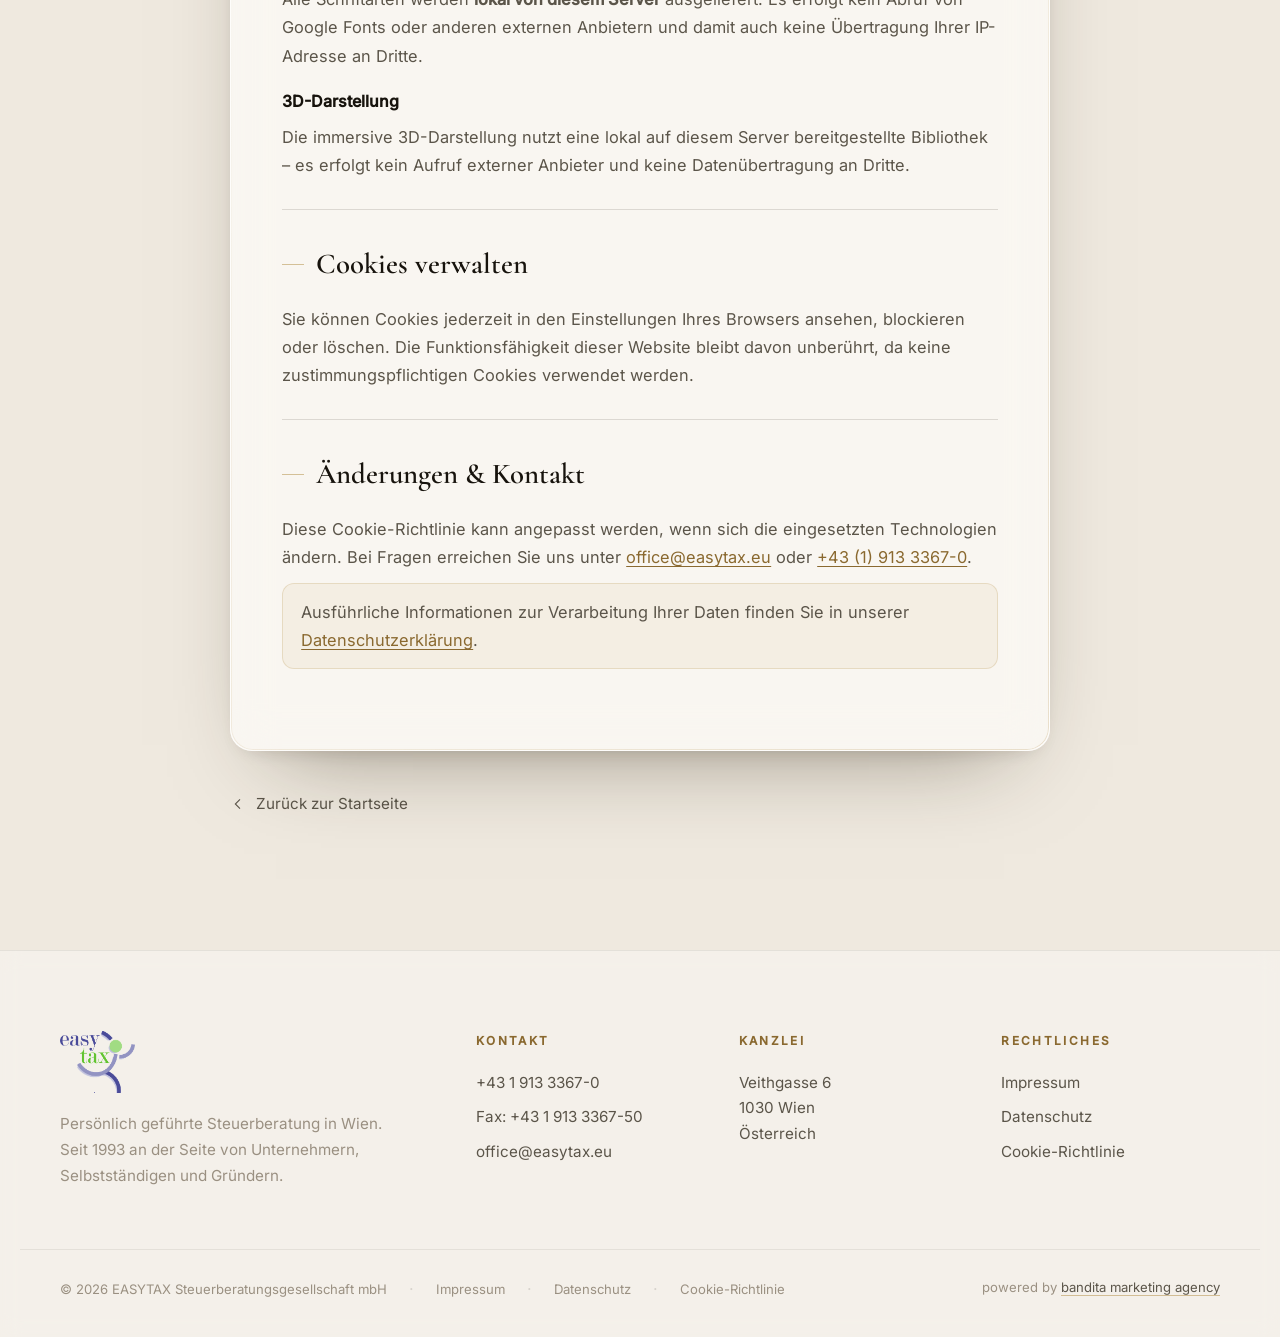
==== commit 626af02c: "Translate legal pages (Impressum, Datenschutz, Cookies) to EN/IT - Add full EN/IT dictionary entries" ====
--- a/cookies.html
+++ b/cookies.html
@@ -56,6 +56,8 @@
       <h1 class="legal-h1">Cookie-Richtlinie</h1>
       <p class="legal-sub">Transparenz statt Banner-Flut: Diese Website ist bewusst datensparsam gebaut.</p>
     </header>
+
+    <p class="legal-lang-note" role="note">Hinweis: Diese Übersetzung dient der besseren Verständlichkeit. Rechtlich maßgeblich ist ausschließlich die deutsche Fassung.</p>
 
     <div class="legal-panel reveal">
       <section class="legal-sec">
--- a/assets/css/styles.css
+++ b/assets/css/styles.css
@@ -95,16 +95,56 @@
 .scroll-progress { position: fixed; top: 0; left: 0; height: 2px; width: 0; z-index: 200;
   background: linear-gradient(90deg, var(--gold-deep), var(--gold-hi)); box-shadow: 0 0 12px rgba(176,137,62,.5); }
 
-/* intro curtain */
-.intro { position: fixed; inset: 0; z-index: 500; background: var(--paper);
-  display: grid; place-items: center; transition: transform 1s var(--e1) .2s, opacity .6s ease 1s; }
-.intro.done { transform: translateY(-100%); opacity: 0; pointer-events: none; }
-.intro-word { font-family: "Baloo 2", var(--sans); font-weight: 700; font-size: clamp(2.4rem,6vw,3.6rem); display: flex; flex-direction: column; line-height: .84; }
-.intro-word span:first-child { color: #1b3e6f; opacity: 0; transform: translateY(14px); animation: introUp .7s var(--e2) .2s forwards; }
-.intro-word span:last-child { color: #7cb518; opacity: 0; transform: translateY(14px); animation: introUp .7s var(--e2) .34s forwards; }
-.intro-line { width: 0; height: 1px; background: var(--hair); margin-top: 18px; animation: introLine .7s var(--e2) .5s forwards; }
+/* intro curtain — premium logo reveal */
+.intro { position: fixed; inset: 0; z-index: 1100; overflow: hidden;
+  background:
+    radial-gradient(120% 90% at 50% 42%, #f6f1e8 0%, var(--paper) 46%, var(--paper-2) 100%);
+  display: grid; place-items: center;
+  transition: transform 1.15s var(--e1) .15s, opacity .7s ease .95s, filter 1.1s var(--e1) .15s; }
+.intro.done { transform: translateY(-101%); opacity: 0; filter: blur(4px); pointer-events: none; }
+.intro-stage { position: relative; display: flex; flex-direction: column; align-items: center;
+  transform: translateY(0); animation: introRise 1.2s var(--e1) .1s both; }
+.intro.done .intro-stage { transform: scale(1.05); opacity: 0; transition: transform 1s var(--e1), opacity .5s ease; }
+
+/* soft halo of light behind the mark */
+.intro-halo { position: absolute; top: 50%; left: 50%; width: 62vmin; height: 62vmin;
+  transform: translate(-50%, -58%) scale(.6); border-radius: 50%;
+  background: radial-gradient(circle, rgba(233,210,154,.55) 0%, rgba(233,210,154,.14) 38%, transparent 68%);
+  opacity: 0; filter: blur(4px);
+  animation: introHalo 1.9s var(--e2) .1s both; pointer-events: none; }
+
+.intro-logo { position: relative; width: clamp(180px, 26vw, 300px); height: auto; display: block;
+  opacity: 0; transform: translateY(16px) scale(.9); filter: blur(9px);
+  animation: introLogo 1.25s var(--e1) .28s forwards;
+  -webkit-user-drag: none; user-select: none; }
+
+.intro-line { width: 0; height: 1px; margin-top: 26px;
+  background: linear-gradient(90deg, transparent, var(--gold-deep), var(--gold-hi), var(--gold-deep), transparent);
+  animation: introLine .9s var(--e2) 1.05s forwards; }
+
+.intro-tag { margin-top: 16px; font-size: .74rem; letter-spacing: .34em; text-transform: uppercase;
+  color: var(--mute); font-weight: 600;
+  opacity: 0; transform: translateY(8px); animation: introUp .8s var(--e2) 1.25s forwards; }
+
+/* single slow sheen sweeping across the curtain */
+.intro-sheen { position: absolute; top: 0; left: 0; width: 42%; height: 100%;
+  background: linear-gradient(105deg, transparent 0%, rgba(255,255,255,.5) 50%, transparent 100%);
+  transform: translateX(-160%) skewX(-14deg); mix-blend-mode: soft-light;
+  animation: introSheen 2.4s var(--e2) .55s both; pointer-events: none; }
+
+@keyframes introLogo { to { opacity: 1; transform: none; filter: blur(0); } }
+@keyframes introRise { from { transform: translateY(10px); } to { transform: translateY(0); } }
+@keyframes introHalo {
+  0% { opacity: 0; transform: translate(-50%, -58%) scale(.6); }
+  55% { opacity: 1; }
+  100% { opacity: .82; transform: translate(-50%, -58%) scale(1); } }
 @keyframes introUp { to { opacity: 1; transform: none; } }
-@keyframes introLine { to { width: 160px; } }
+@keyframes introLine { to { width: clamp(170px, 24vw, 240px); } }
+@keyframes introSheen { to { transform: translateX(320%) skewX(-14deg); } }
+@media (prefers-reduced-motion: reduce) {
+  .intro-halo, .intro-logo, .intro-line, .intro-tag, .intro-sheen, .intro-stage { animation: none; opacity: 1; filter: none; transform: none; }
+  .intro-line { width: 200px; }
+}
 
 /* ---------- Type ---------- */
 .mega { font-family: var(--serif); font-weight: 600; line-height: .98; letter-spacing: -.015em;
@@ -189,7 +229,8 @@
   border: 1px solid var(--line-2); border-radius: 100px; background: rgba(255,255,255,.4); }
 .lang-switch button { font-family: var(--sans); font-size: .72rem; font-weight: 600; letter-spacing: .04em;
   color: var(--mute); background: none; border: 0; padding: 5px 9px; border-radius: 100px; cursor: pointer;
-  transition: color .3s, background .3s, box-shadow .3s; }
+  transition: color .3s, background .3s, box-shadow .3s;
+  touch-action: manipulation; -webkit-tap-highlight-color: transparent; user-select: none; }
 .lang-switch button:hover { color: var(--ink); }
 .lang-switch button[aria-pressed="true"] { color: #fff8ea;
   background: linear-gradient(135deg, var(--gold), var(--gold-deep)); box-shadow: 0 2px 8px -2px rgba(176,137,62,.6); }
@@ -407,7 +448,8 @@
 @media (max-width: 860px) {
   .nav, .header-cta { display: none; }
   .nav-toggle { display: flex; }
-  .lang-switch { margin-left: auto; }
+  .lang-switch { margin-left: auto; gap: 3px; padding: 4px; }
+  .lang-switch button { font-size: .82rem; padding: 9px 13px; min-height: 40px; min-width: 42px; }
   .site-header.menu-open .nav { display: flex; flex-direction: column; position: absolute; top: 84px; left: 0; right: 0;
     background: rgba(239,233,223,.98); backdrop-filter: blur(20px); padding: 28px 40px; gap: 22px; border-bottom: 1px solid var(--line); }
   .site-header.menu-open .nav a { font-family: var(--serif); font-size: 1.4rem; }
--- a/assets/css/legal.css
+++ b/assets/css/legal.css
@@ -15,6 +15,10 @@
 .legal-h1 { font-family: var(--serif); font-weight: 600; line-height: 1.04; letter-spacing: -.012em; color: var(--ink);
   font-size: clamp(2.3rem, 5.4vw, 4rem); max-width: 18ch; }
 .legal-sub { color: var(--soft); font-size: 1.1rem; margin-top: 20px; max-width: 60ch; }
+.legal-lang-note { margin: 0 0 clamp(26px,4vw,40px); padding: 12px 18px; max-width: 62ch;
+  font-size: .84rem; line-height: 1.5; color: var(--gold-deep);
+  border-left: 2px solid var(--hair); background: rgba(176,137,62,.06); border-radius: 0 8px 8px 0; }
+html[lang="de"] .legal-lang-note { display: none; }
 
 .legal-panel { position: relative; padding: clamp(28px, 4vw, 56px); border-radius: 22px;
   background: rgba(255,255,255,.6); backdrop-filter: blur(22px) saturate(135%); -webkit-backdrop-filter: blur(22px) saturate(135%);
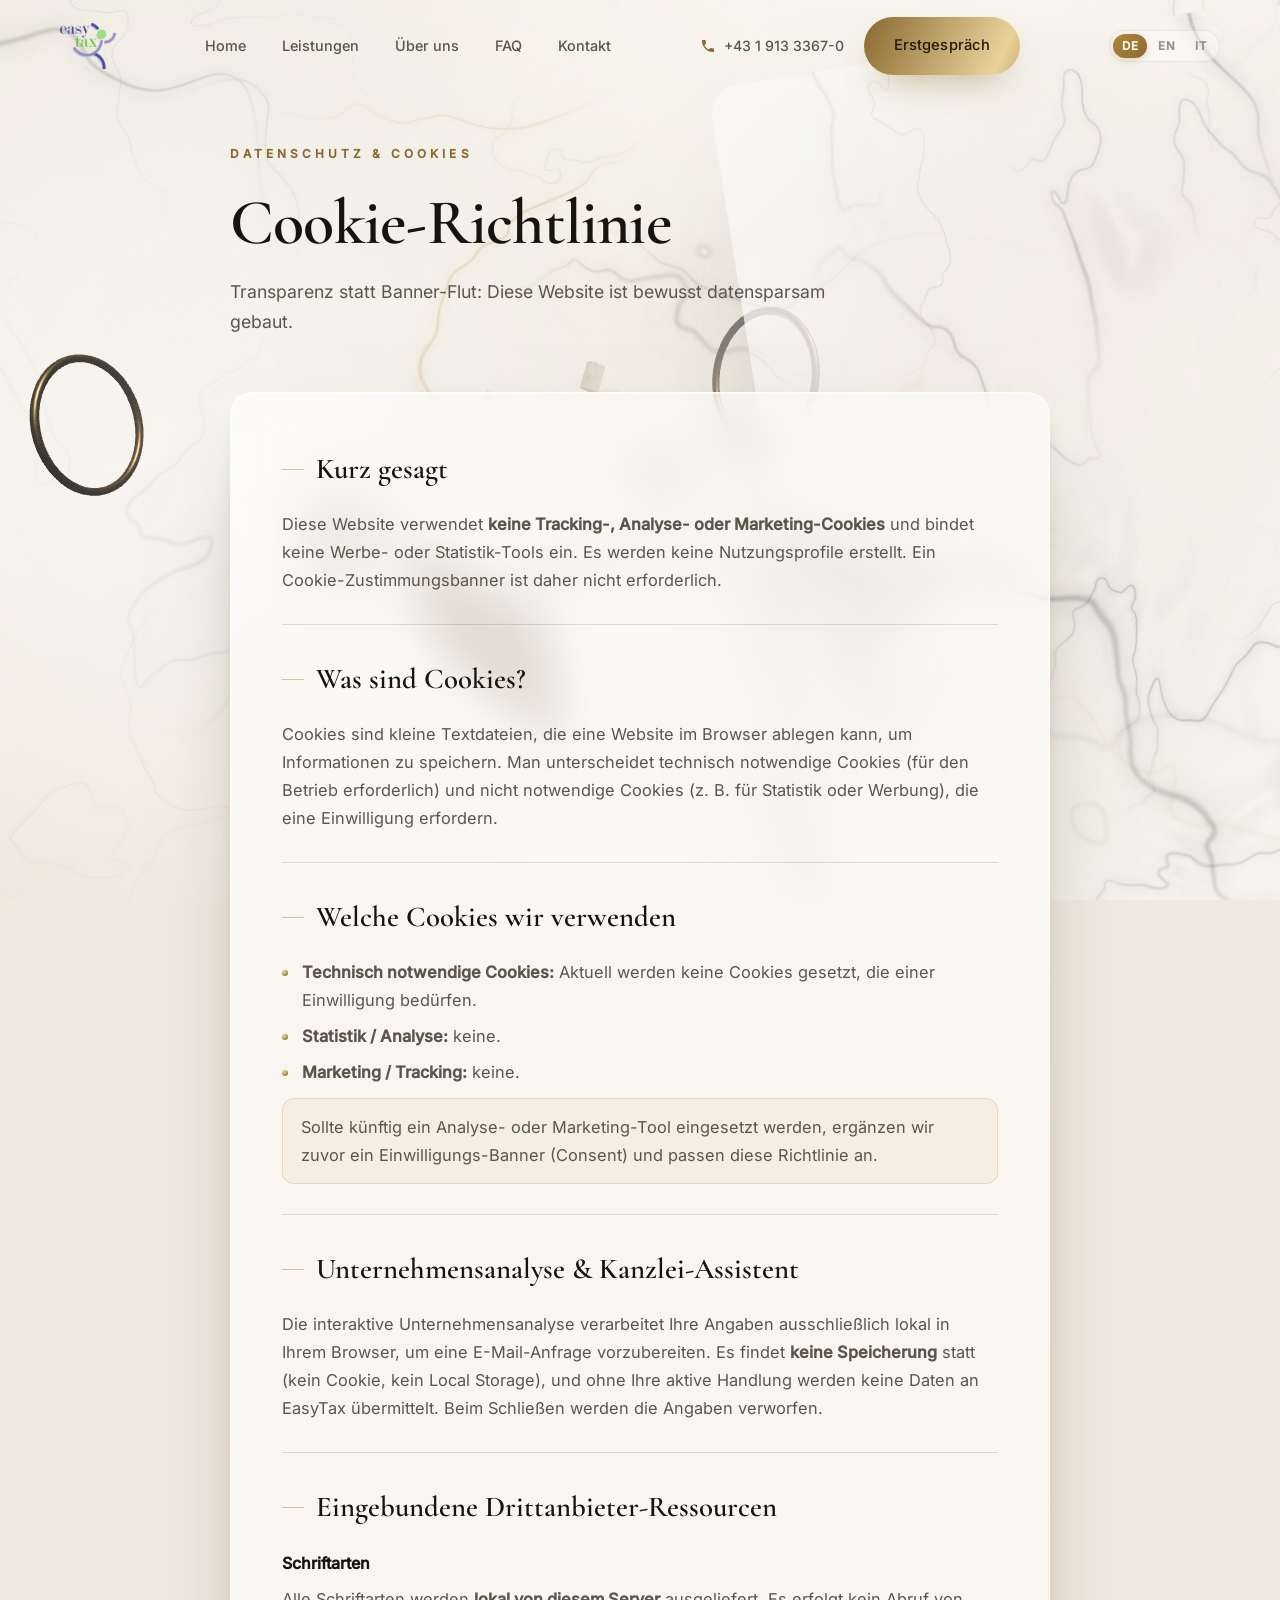
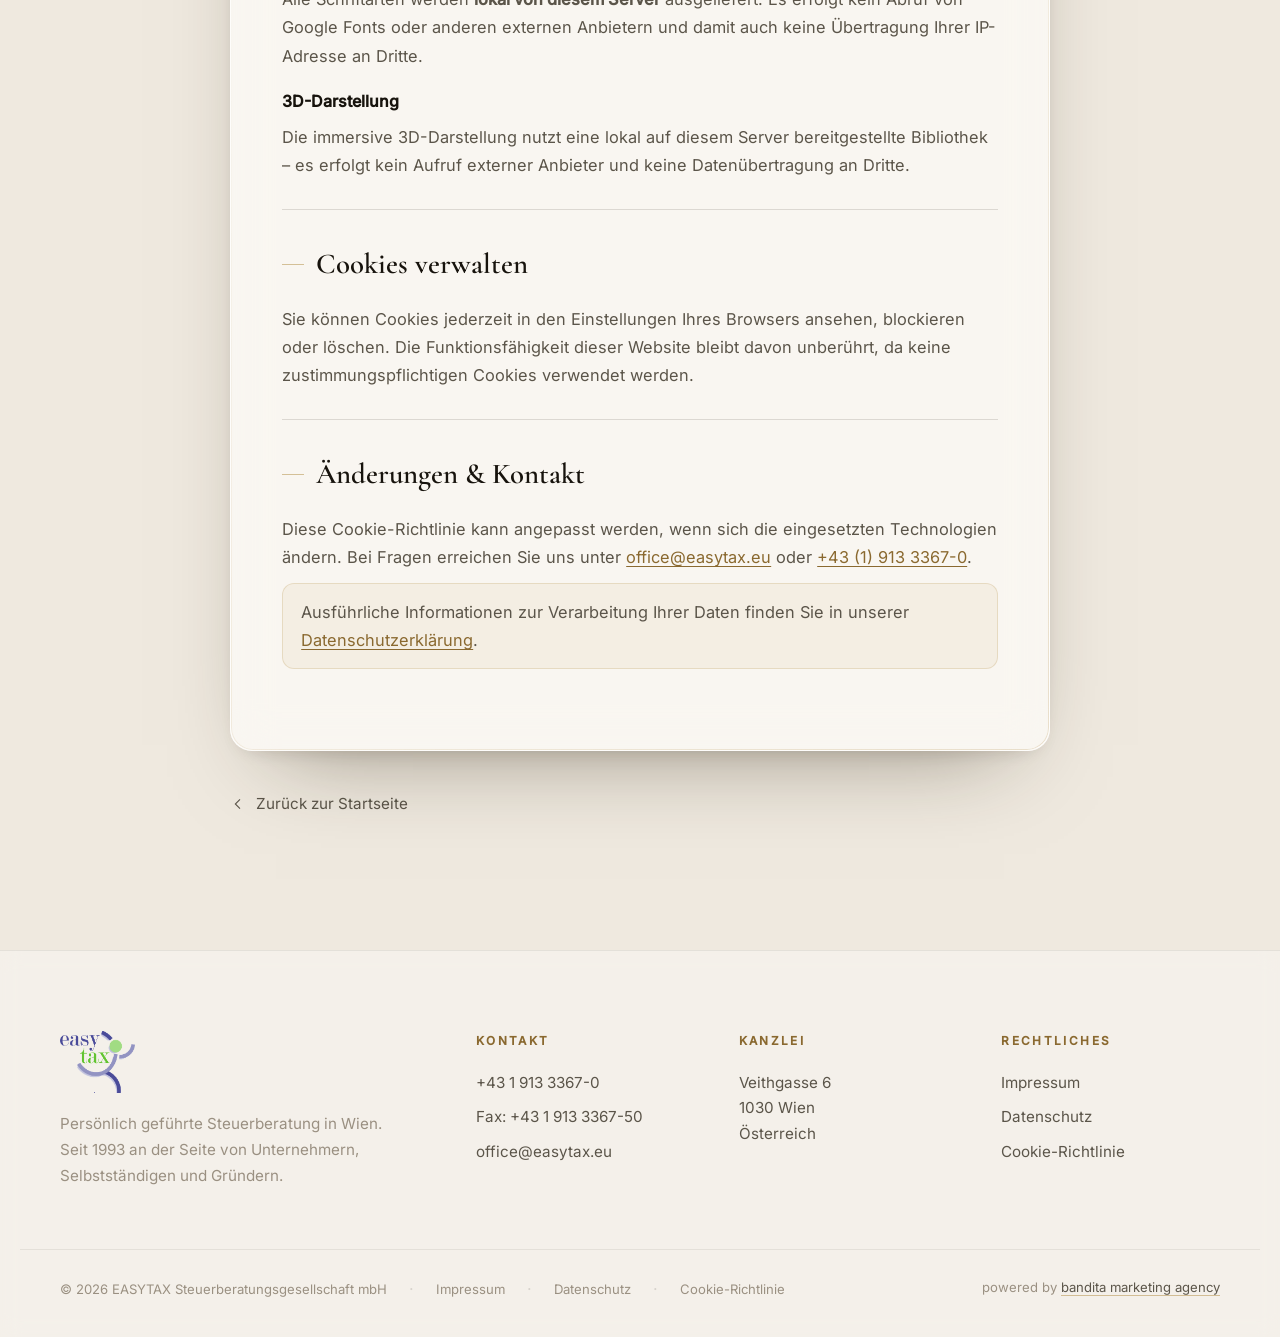
==== commit ea9258ee: "Smoother site, real marble look, auto-send-ready enquiry form Performance - Drop the costly composit" ====
--- a/cookies.html
+++ b/cookies.html
@@ -21,7 +21,7 @@
 <canvas id="ambient" class="ambient" aria-hidden="true"></canvas>
 <div class="grain" aria-hidden="true"></div>
 <div class="bg-field" aria-hidden="true"><span class="light-sweep"></span></div>
-<div class="stage" aria-hidden="true"><div class="monolith" data-monolith><img src="assets/img/marble-slab.svg" alt="" /></div></div>
+<div class="stage" aria-hidden="true"><div class="monolith" data-monolith><img src="assets/img/marble-slab.jpg" alt="" /></div></div>
 
 <header class="site-header" id="header">
   <div class="shell header-inner">
--- a/assets/css/styles.css
+++ b/assets/css/styles.css
@@ -47,44 +47,44 @@
 .bg-field {
   position: fixed; inset: 0; z-index: -4;
   background:
-    radial-gradient(120% 90% at 78% -10%, #f7f2e9 0%, transparent 55%),
-    radial-gradient(120% 90% at 0% 110%, #e9e1d3 0%, transparent 55%),
+    radial-gradient(120% 90% at 78% -10%, rgba(255,253,247,.55) 0%, transparent 55%),
+    radial-gradient(120% 90% at 0% 110%, rgba(233,225,211,.6) 0%, transparent 55%),
+    linear-gradient(rgba(239,233,223,.34), rgba(239,233,223,.34)),
+    url("../img/marble-bg.jpg") center / cover no-repeat,
     var(--paper);
-  overflow: hidden;
+  overflow: hidden; contain: strict;
 }
 .light-sweep {
   position: absolute; top: -30%; left: -30%; width: 90%; height: 160%;
-  background: radial-gradient(closest-side, rgba(255,255,255,.55), transparent 70%);
-  filter: blur(30px); mix-blend-mode: soft-light;
-  animation: sweep 22s var(--e2) infinite alternate;
+  background: radial-gradient(closest-side, rgba(255,255,255,.42), rgba(255,255,255,.16) 46%, rgba(255,255,255,0) 74%);
+  animation: sweep 22s var(--e2) infinite alternate; will-change: transform;
 }
 @keyframes sweep { to { transform: translate3d(70vw, 12vh, 0) scale(1.15); } }
 
 .grain {
   position: fixed; inset: 0; z-index: -1; pointer-events: none; opacity: .04;
   background-image: url("data:image/svg+xml,%3Csvg xmlns='http://www.w3.org/2000/svg' width='160' height='160'%3E%3Cfilter id='n'%3E%3CfeTurbulence type='fractalNoise' baseFrequency='.85' numOctaves='2'/%3E%3C/filter%3E%3Crect width='100%25' height='100%25' filter='url(%23n)'/%3E%3C/svg%3E");
-  background-size: 180px 180px; animation: grain 6s steps(4) infinite;
-}
-@keyframes grain { 0%,100%{background-position:0 0} 25%{background-position:-30px 20px} 50%{background-position:20px -20px} 75%{background-position:-20px -30px} }
+  background-size: 180px 180px;
+}
 
 /* traveling marble monolith */
 .stage { position: fixed; inset: 0; z-index: -2; pointer-events: none; overflow: hidden; }
 .monolith {
   position: absolute; right: -8%; top: 4%; width: 46vw; max-width: 720px; height: 128vh;
-  border-radius: 30px; overflow: hidden; opacity: .5;
+  border-radius: 30px; overflow: hidden; opacity: .78;
   box-shadow: 0 80px 140px -70px rgba(45,35,15,.6);
   transform: rotate(-9deg) translateY(0);
   will-change: transform;
 }
 .monolith img { width: 100%; height: 100%; object-fit: cover; }
-.monolith::after { content:""; position:absolute; inset:0; background: linear-gradient(120deg, rgba(255,255,255,.4), transparent 40%); }
+.monolith::after { content:""; position:absolute; inset:0; background: linear-gradient(118deg, rgba(255,255,255,.5), rgba(255,255,255,0) 34%, rgba(255,255,255,0) 58%, rgba(255,255,255,.22) 72%, rgba(255,255,255,0) 86%); }
 
 /* cursor + light */
 .cursor-light {
   position: fixed; top: 0; left: 0; width: 520px; height: 520px; margin: -260px 0 0 -260px;
   border-radius: 50%; pointer-events: none; z-index: 1; opacity: 0;
-  background: radial-gradient(closest-side, rgba(233,210,154,.22), rgba(233,210,154,0) 70%);
-  mix-blend-mode: soft-light; transition: opacity .6s;
+  background: radial-gradient(closest-side, rgba(255,244,214,.2), rgba(255,244,214,0) 70%);
+  transition: opacity .6s; will-change: transform;
 }
 /* Native mouse cursor stays visible everywhere. The hard custom dot is
    disabled; only the soft ambient light glow follows the pointer. */
@@ -92,7 +92,7 @@
 .has-cursor .cursor-light.on { opacity: 1; }
 
 /* scroll progress */
-.scroll-progress { position: fixed; top: 0; left: 0; height: 2px; width: 0; z-index: 200;
+.scroll-progress { position: fixed; top: 0; left: 0; height: 2px; width: 100%; transform: scaleX(0); transform-origin: 0 50%; will-change: transform; z-index: 200;
   background: linear-gradient(90deg, var(--gold-deep), var(--gold-hi)); box-shadow: 0 0 12px rgba(176,137,62,.5); }
 
 /* intro curtain — premium logo reveal */
@@ -100,8 +100,9 @@
   background:
     radial-gradient(120% 90% at 50% 42%, #f6f1e8 0%, var(--paper) 46%, var(--paper-2) 100%);
   display: grid; place-items: center;
-  transition: transform 1.15s var(--e1) .15s, opacity .7s ease .95s, filter 1.1s var(--e1) .15s; }
-.intro.done { transform: translateY(-101%); opacity: 0; filter: blur(4px); pointer-events: none; }
+  transition: transform 1.15s var(--e1) .15s, opacity .7s ease .95s; will-change: transform; }
+.intro.done { transform: translateY(-101%); opacity: 0; pointer-events: none; }
+.intro.gone { display: none; }
 .intro-stage { position: relative; display: flex; flex-direction: column; align-items: center;
   transform: translateY(0); animation: introRise 1.2s var(--e1) .1s both; }
 .intro.done .intro-stage { transform: scale(1.05); opacity: 0; transition: transform 1s var(--e1), opacity .5s ease; }
@@ -414,6 +415,19 @@
 .field input:focus, .field textarea:focus { outline: none; border-color: var(--gold); background: #fff; box-shadow: 0 0 0 4px rgba(176,137,62,.13); }
 .field input.invalid, .field textarea.invalid { border-color: #b8523c; }
 .form-note { font-size: .78rem; color: var(--mute); text-align: center; margin-top: 2px; }
+.hp-field { position: absolute !important; left: -9999px !important; width: 1px; height: 1px; opacity: 0; pointer-events: none; }
+.request-form button[disabled] { opacity: .7; cursor: progress; }
+.form-success { display: none; flex-direction: column; align-items: center; text-align: center; gap: 16px; padding: 34px 8px; outline: none; }
+.form-success p { color: var(--soft); max-width: 40ch; }
+.form-success-mark { width: 62px; height: 62px; border-radius: 50%; display: grid; place-items: center;
+  background: linear-gradient(135deg, var(--gold-hi), var(--gold)); box-shadow: 0 16px 34px -16px rgba(138,105,48,.7); }
+.form-success-mark svg { width: 28px; height: 28px; fill: none; stroke: #fffaf0; stroke-width: 2.4; stroke-linecap: round; stroke-linejoin: round;
+  stroke-dasharray: 26; stroke-dashoffset: 26; }
+.request-form.sent > :not(.form-success) { display: none; }
+.request-form.sent .form-success { display: flex; animation: formDone .7s var(--e2) both; }
+.request-form.sent .form-success-mark svg { animation: formTick .6s var(--e2) .25s forwards; }
+@keyframes formDone { from { opacity: 0; transform: translateY(14px); } to { opacity: 1; transform: none; } }
+@keyframes formTick { to { stroke-dashoffset: 0; } }
 
 /* ---------- Footer ---------- */
 .site-footer { border-top: 1px solid var(--line-2); margin-top: 40px; padding: 80px 0 34px; background: rgba(255,255,255,.34);
@@ -539,7 +553,7 @@
 
 /* olive-leaf cast light */
 .olive-shadow { position: absolute; pointer-events: none; z-index: 1; width: 46vw; max-width: 640px;
-  opacity: .12; filter: blur(2px); mix-blend-mode: multiply; }
+  opacity: .1; filter: blur(2px); will-change: transform; }
 .olive-shadow img { width: 100%; display: block; }
 .olive-shadow--hero { top: -6%; left: -6%; animation: oliveDrift 16s var(--e2) infinite alternate; }
 .olive-shadow--contact { top: -8%; right: -6%; left: auto; transform: scaleX(-1); opacity: .18; mix-blend-mode: screen; filter: blur(2px) invert(1) sepia(.4); }
@@ -585,6 +599,14 @@
 @media (max-width: 860px) {
   .light-sweep { display: none; }
 }
+/* Touch / small screens: milk glass without live backdrop blur. The 3D world
+   behind keeps moving, so every blurred panel would be re-blurred each frame. */
+@media (max-width: 860px), (hover: none) {
+  .glass { background: rgba(255,255,255,.8); backdrop-filter: none; -webkit-backdrop-filter: none; }
+  .site-header.scrolled { background: rgba(244,239,230,.95); backdrop-filter: none; -webkit-backdrop-filter: none; }
+  .site-footer { background: rgba(255,255,255,.6); backdrop-filter: none; -webkit-backdrop-filter: none; }
+  .legal-panel { background: rgba(255,255,255,.84); backdrop-filter: none; -webkit-backdrop-filter: none; }
+}
 /* Fallback if backdrop-filter unsupported: keep glass legible */
 @supports not ((-webkit-backdrop-filter: blur(1px)) or (backdrop-filter: blur(1px))) {
   .glass, .request-form.glass { background: rgba(255,255,255,.9); }
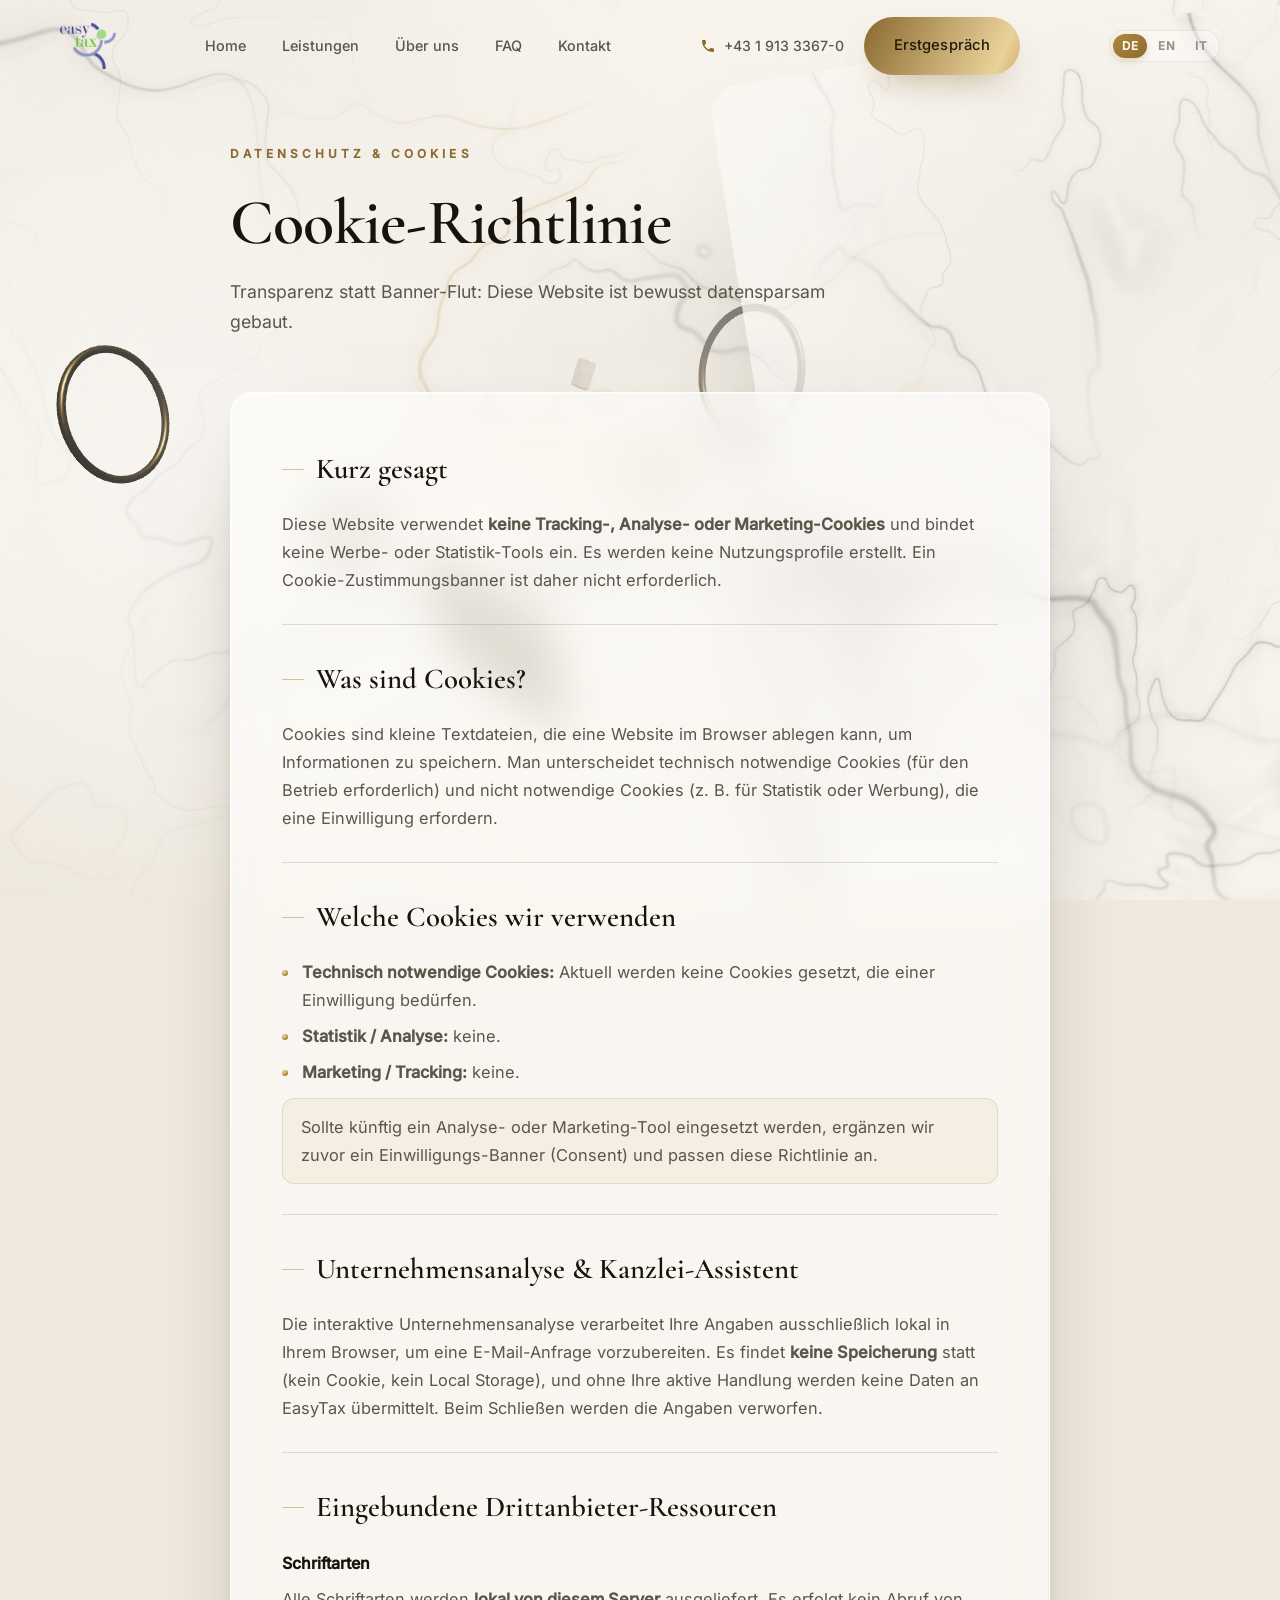
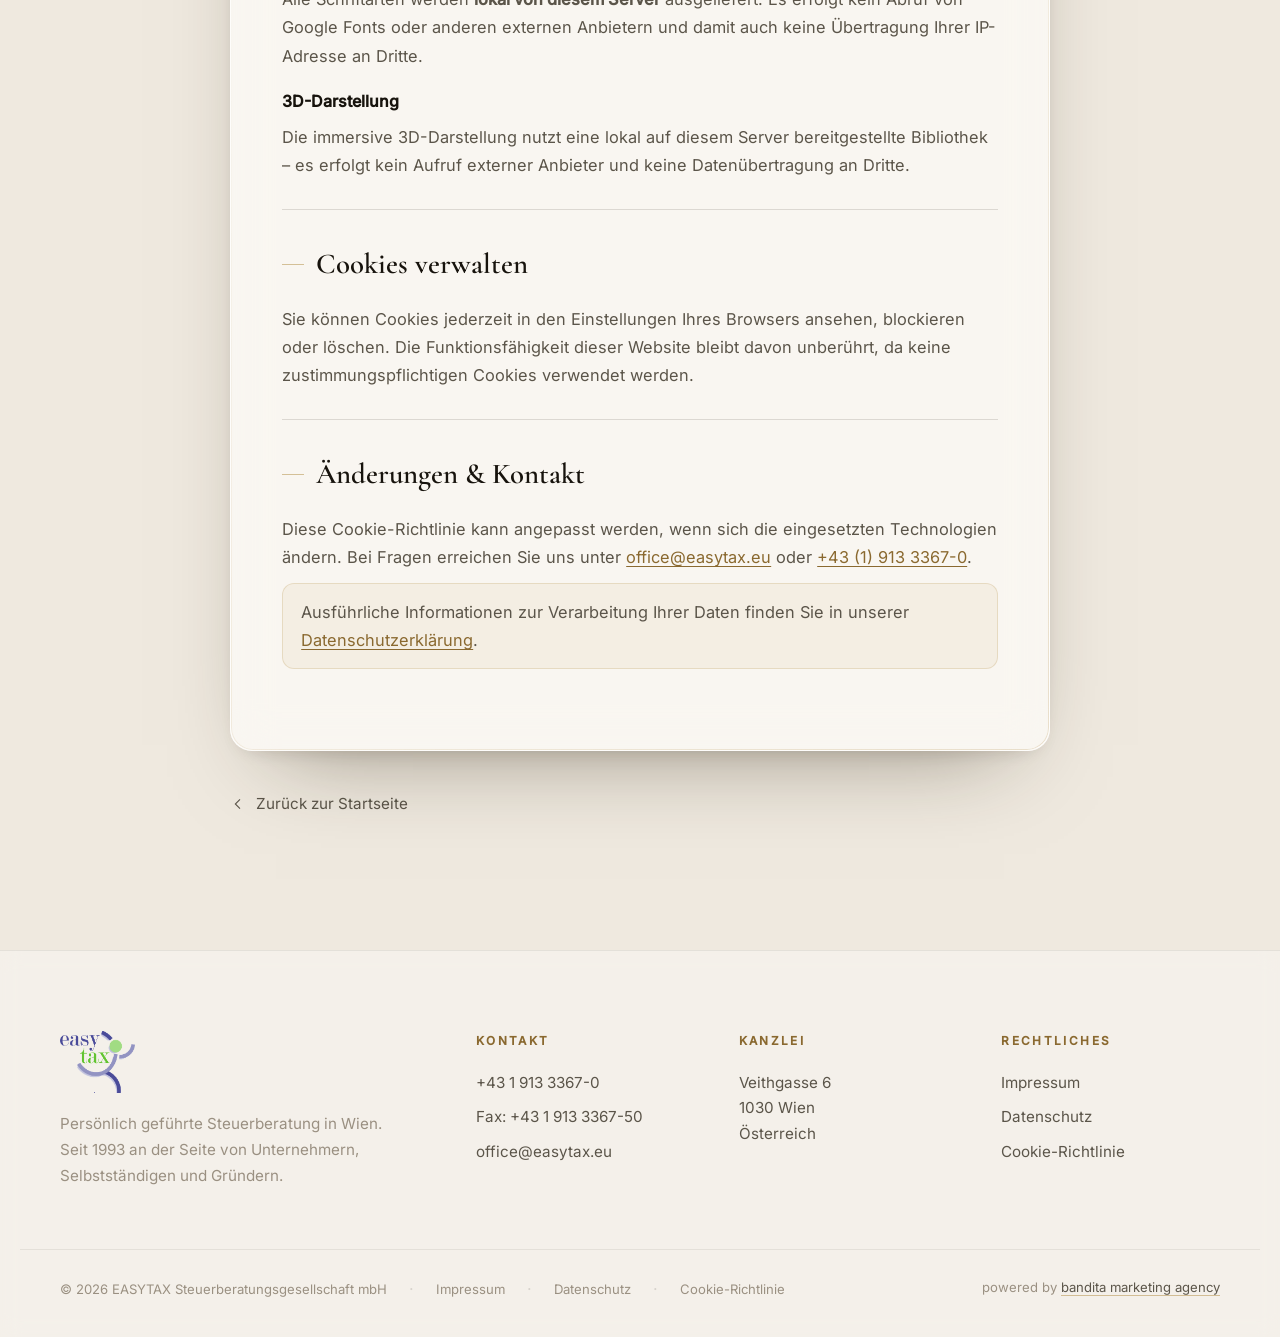
==== commit 8bd3fe0d: "Fix call/mail links when the site is embedded in an iframe (WordPress) Phones block tel:/mailto: nav" ====
--- a/cookies.html
+++ b/cookies.html
@@ -34,7 +34,7 @@
       <a href="index.html#anfrage" data-magnetic>Kontakt</a>
     </nav>
     <div class="header-cta">
-      <a href="tel:+43191333670" class="link-call" aria-label="EasyTax anrufen">
+      <a href="tel:+43191333670" class="link-call" aria-label="EasyTax anrufen" target="_top">
         <svg viewBox="0 0 24 24" class="ic" aria-hidden="true"><path d="M6.6 10.8c1.4 2.8 3.8 5.1 6.6 6.6l2.2-2.2c.3-.3.7-.4 1-.2 1.1.4 2.3.6 3.6.6.6 0 1 .4 1 1V20c0 .6-.4 1-1 1C10.6 21 3 13.4 3 4c0-.6.4-1 1-1h3.5c.6 0 1 .4 1 1 0 1.2.2 2.4.6 3.6.1.4 0 .8-.3 1l-2.2 2.2z"/></svg>
         <span>+43 1 913 3367-0</span>
       </a>
@@ -100,7 +100,7 @@
 
       <section class="legal-sec">
         <h2>Änderungen &amp; Kontakt</h2>
-        <p>Diese Cookie-Richtlinie kann angepasst werden, wenn sich die eingesetzten Technologien ändern. Bei Fragen erreichen Sie uns unter <a href="mailto:office@easytax.eu">office@easytax.eu</a> oder <a href="tel:+43191333670">+43 (1) 913 3367-0</a>.</p>
+        <p>Diese Cookie-Richtlinie kann angepasst werden, wenn sich die eingesetzten Technologien ändern. Bei Fragen erreichen Sie uns unter <a href="mailto:office@easytax.eu" target="_top">office@easytax.eu</a> oder <a href="tel:+43191333670" target="_top">+43 (1) 913 3367-0</a>.</p>
         <p class="legal-note">Ausführliche Informationen zur Verarbeitung Ihrer Daten finden Sie in unserer <a href="datenschutz.html">Datenschutzerklärung</a>.</p>
       </section>
     </div>
@@ -115,7 +115,7 @@
       <a href="index.html" class="brand brand--footer"><img src="assets/img/easytax-logo.png" alt="EasyTax" class="brand-logo brand-logo--footer" width="75" height="62" /></a>
       <p>Persönlich geführte Steuerberatung in Wien. Seit 1993 an der Seite von Unternehmern, Selbstständigen und Gründern.</p>
     </div>
-    <div class="footer-col"><h4>Kontakt</h4><p><a href="tel:+43191333670">+43 1 913 3367-0</a></p><p class="muted">Fax: +43 1 913 3367-50</p><p><a href="mailto:office@easytax.eu">office@easytax.eu</a></p></div>
+    <div class="footer-col"><h4>Kontakt</h4><p><a href="tel:+43191333670" target="_top">+43 1 913 3367-0</a></p><p class="muted">Fax: +43 1 913 3367-50</p><p><a href="mailto:office@easytax.eu" target="_top">office@easytax.eu</a></p></div>
     <div class="footer-col"><h4>Kanzlei</h4><p>Veithgasse 6<br />1030 Wien<br />Österreich</p></div>
     <div class="footer-col"><h4>Rechtliches</h4><p><a href="impressum.html">Impressum</a></p><p><a href="datenschutz.html">Datenschutz</a></p><p><a href="cookies.html">Cookie-Richtlinie</a></p></div>
   </div>
